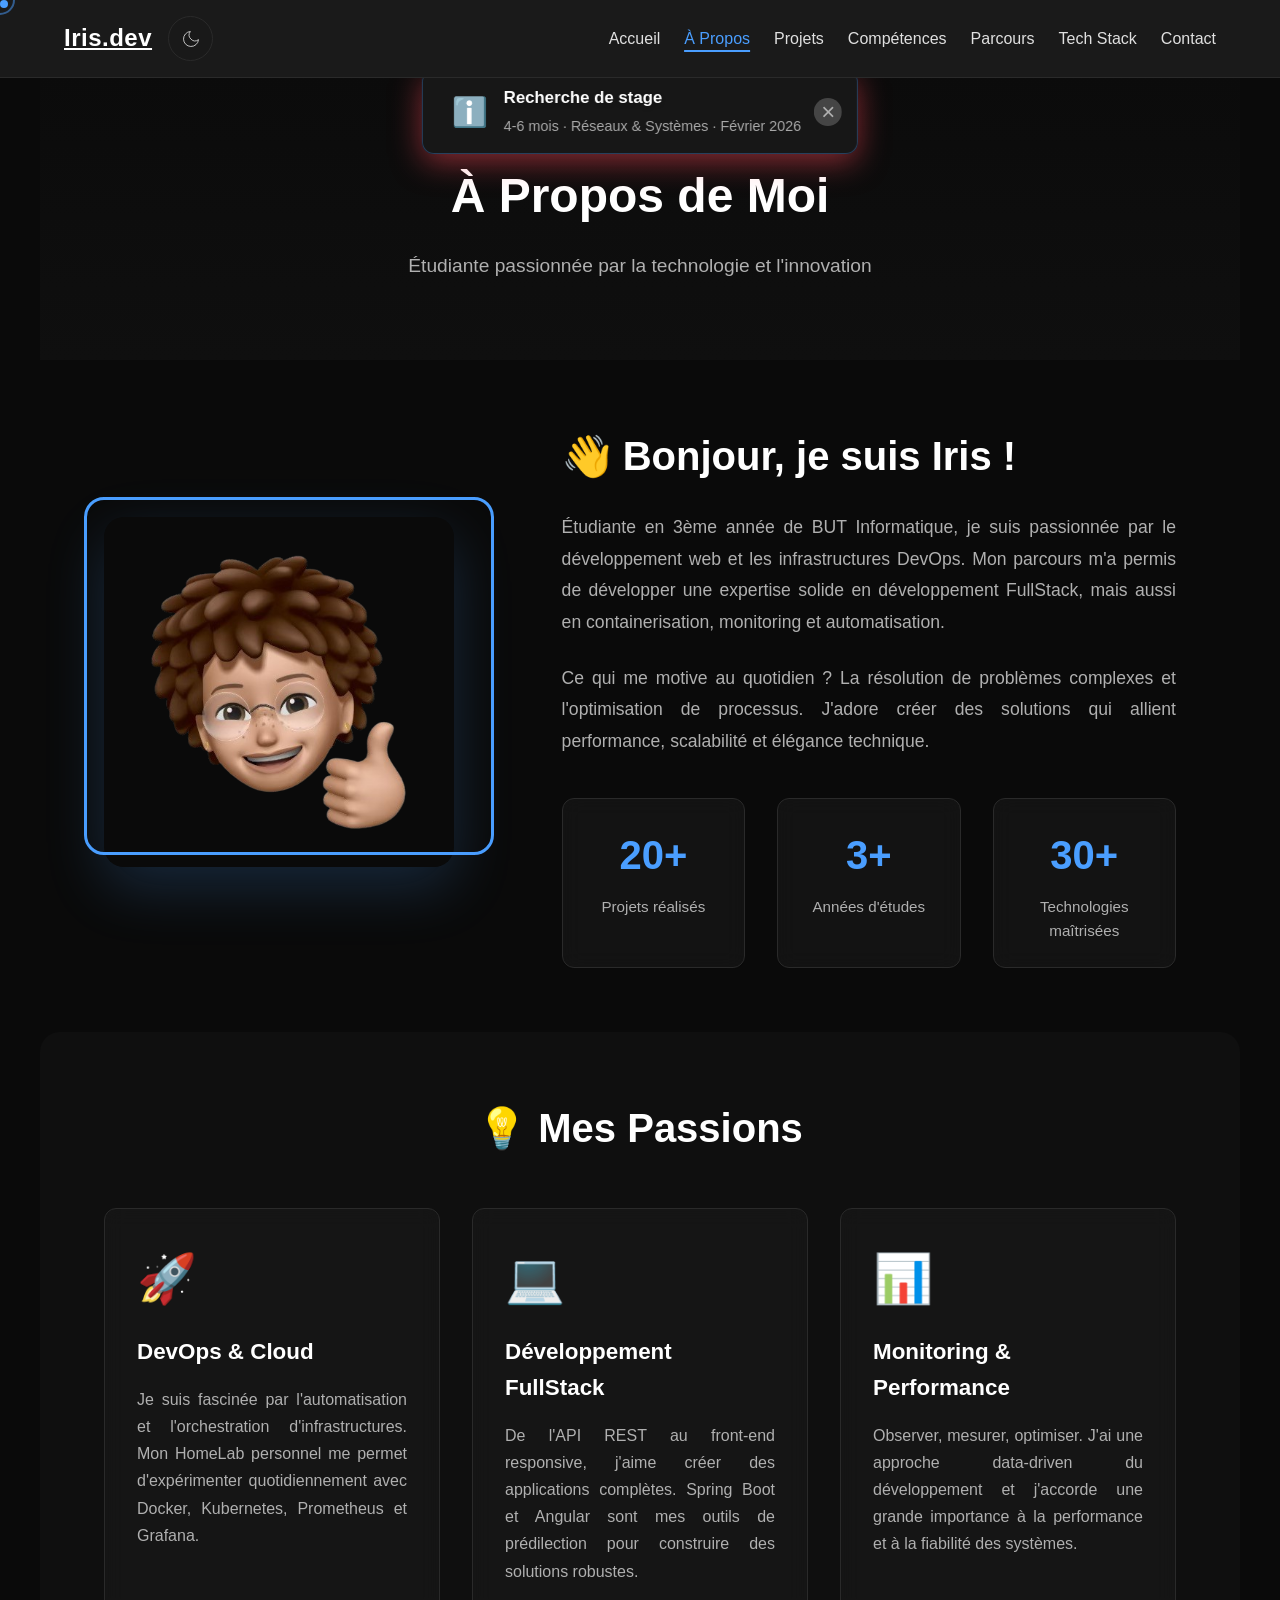
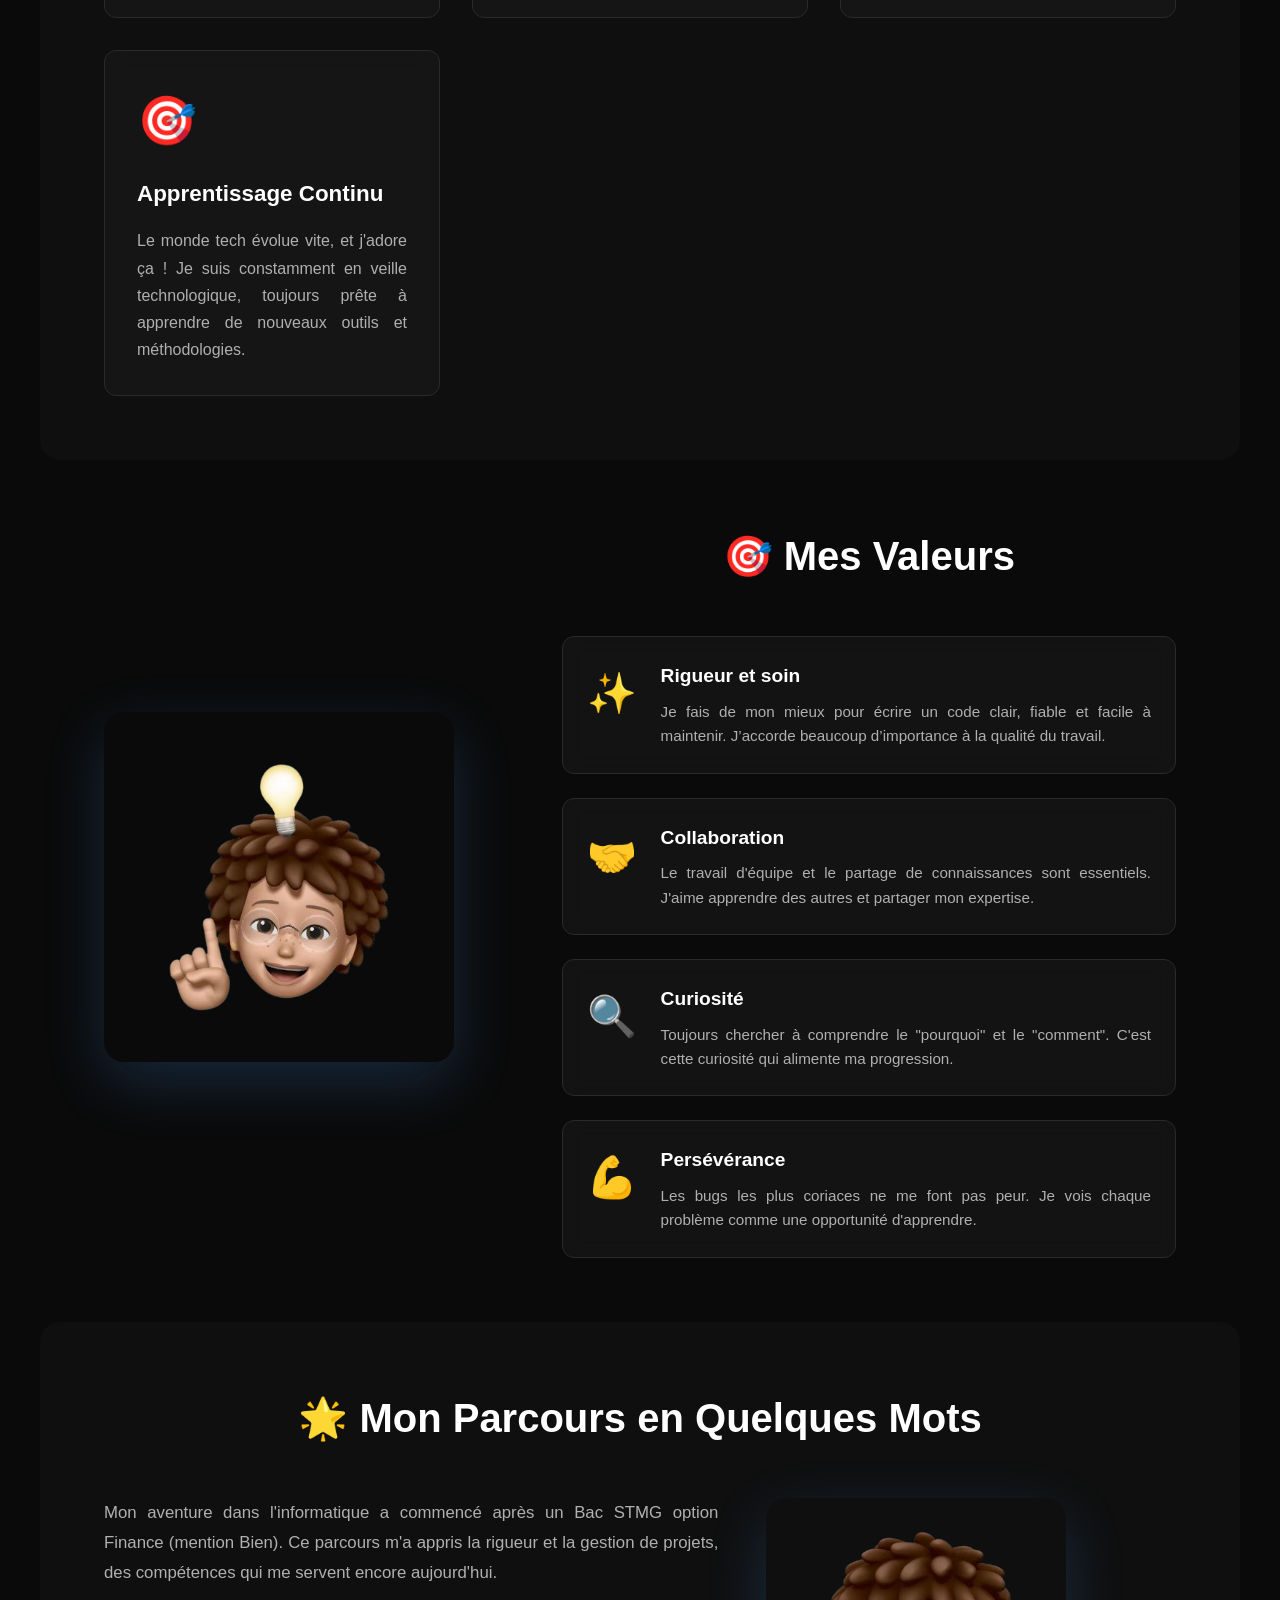
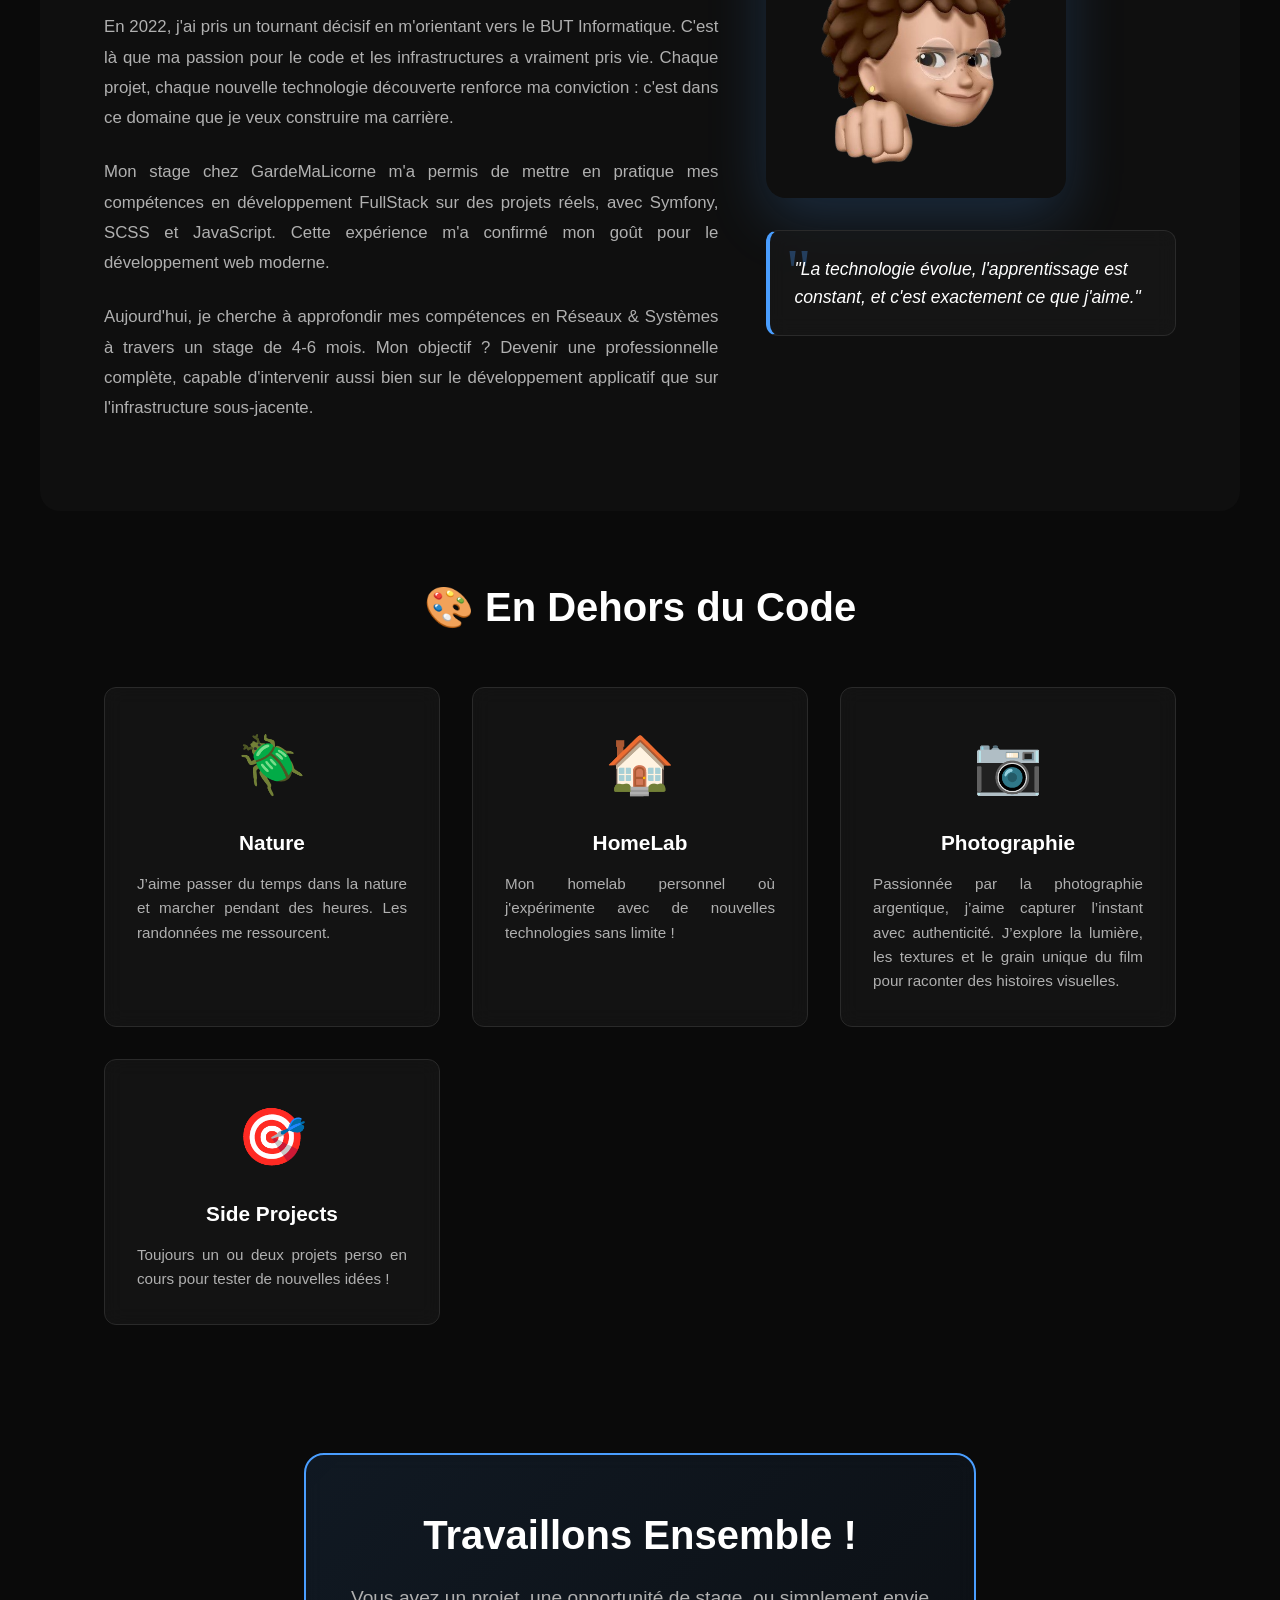
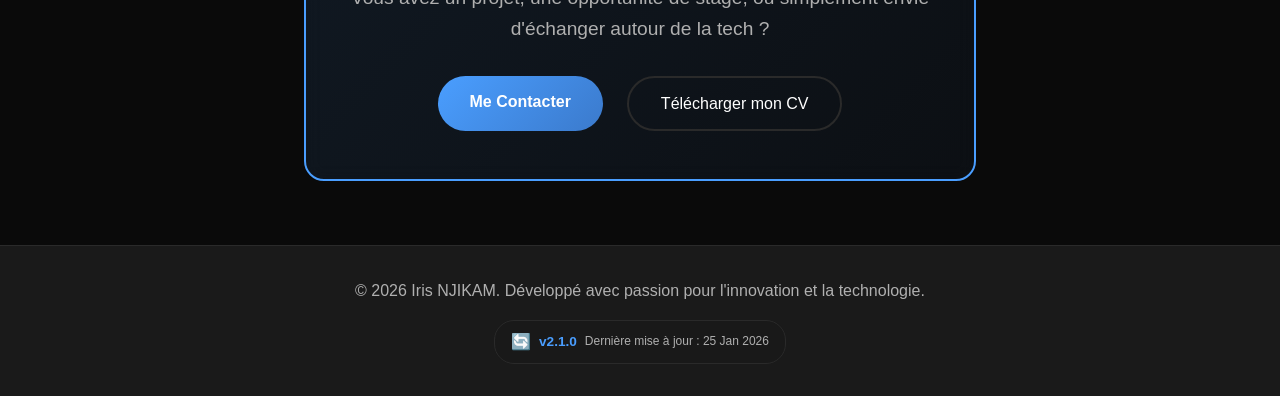
==== about.html @ da57862b "Ajout page A propos de moi, reglage theme toggle" ====
<!DOCTYPE html>
<html lang="fr">
<head>
    <meta charset="UTF-8">
    <meta name="viewport" content="width=device-width, initial-scale=1.0">
    <title>À Propos - Iris</title>
    <link rel="stylesheet" href="style.css">
    <link rel="stylesheet" href="style-enhanced.css">
    <link rel="stylesheet" href="about.css">
    <link rel="icon" type="image/png" href="img/head_2.png">
</head>
<body>
    <div class="cursor-dot"></div>
    <div class="cursor-outline"></div>

    <!-- Progress Indicator -->
    <div class="scroll-progress"></div>

    <!-- Command Palette -->
    <div class="command-palette" id="commandPalette">
        <div class="command-palette-content">
            <input type="text" id="commandInput" placeholder="Tapez pour rechercher... (⌘K ou Ctrl+K)">
            <div class="command-results" id="commandResults"></div>
        </div>
    </div>

    <nav class="navbar" id="navbar">
        <div class="logo-container">
            <a href="index.html" class="logo">Iris.dev</a>
            <!-- Theme Toggle -->
            <div class="theme-toggle" id="themeToggle">
                <svg class="sun-icon" width="20" height="20" viewBox="0 0 24 24" fill="none" stroke="currentColor">
                    <circle cx="12" cy="12" r="5"></circle>
                    <line x1="12" y1="1" x2="12" y2="3"></line>
                    <line x1="12" y1="21" x2="12" y2="23"></line>
                    <line x1="4.22" y1="4.22" x2="5.64" y2="5.64"></line>
                    <line x1="18.36" y1="18.36" x2="19.78" y2="19.78"></line>
                    <line x1="1" y1="12" x2="3" y2="12"></line>
                    <line x1="21" y1="12" x2="23" y2="12"></line>
                    <line x1="4.22" y1="19.78" x2="5.64" y2="18.36"></line>
                    <line x1="18.36" y1="5.64" x2="19.78" y2="4.22"></line>
                </svg>
                <svg class="moon-icon" width="20" height="20" viewBox="0 0 24 24" fill="none" stroke="currentColor">
                    <path d="M21 12.79A9 9 0 1 1 11.21 3 7 7 0 0 0 21 12.79z"></path>
                </svg>
            </div>
        </div>

        <div class="hamburger" id="hamburger">
            <span></span>
            <span></span>
            <span></span>
        </div>
        <ul class="nav-links" id="navLinks">
            <li><a href="index.html">Accueil</a></li>
            <li><a href="about.html" class="active">À Propos</a></li>
            <li><a href="projects.html">Projets</a></li>
            <li><a href="skills.html">Compétences</a></li>
            <li><a href="timeline.html">Parcours</a></li>
            <li><a href="techstack.html">Tech Stack</a></li>
            <li><a href="contact.html">Contact</a></li>
        </ul>
    </nav>

    <!--ALERTING-->
    <div class="stage-alert" id="stageAlert">
        <div class="stage-alert-content">
            <span class="alert-icon">ℹ️</span>
            <div class="alert-text">
                <strong>Recherche de stage</strong>
                <p>4-6 mois · Réseaux & Systèmes · Février 2026</p>
            </div>
        </div>
        <button class="alert-close" id="closeAlert">&times;</button>
    </div>
    <!--FIN ALERTING-->

    <section class="page-header">
        <h1>À Propos de Moi</h1>
        <p>Étudiante passionnée par la technologie et l'innovation</p>
    </section>

    <!-- Introduction Section -->
    <section class="about-intro-section">
        <div class="about-intro-container">
            <div class="about-intro-image">
                <img src="img/head_3.png" alt="Iris NJIKAM" class="about-profile-img">
                <div class="about-image-decoration"></div>
            </div>
            <div class="about-intro-text">
                <h2>👋 Bonjour, je suis Iris !</h2>
                <p>Étudiante en 3ème année de BUT Informatique, je suis passionnée par le développement web et les infrastructures DevOps. Mon parcours m'a permis de développer une expertise solide en développement FullStack, mais aussi en containerisation, monitoring et automatisation.</p>
                <p>Ce qui me motive au quotidien ? La résolution de problèmes complexes et l'optimisation de processus. J'adore créer des solutions qui allient performance, scalabilité et élégance technique.</p>
                <div class="about-stats">
                    <div class="stat-item">
                        <span class="stat-number">20+</span>
                        <span class="stat-label">Projets réalisés</span>
                    </div>
                    <div class="stat-item">
                        <span class="stat-number">3+</span>
                        <span class="stat-label">Années d'études</span>
                    </div>
                    <div class="stat-item">
                        <span class="stat-number">30+</span>
                        <span class="stat-label">Technologies maîtrisées</span>
                    </div>
                </div>
            </div>
        </div>
    </section>

    <!-- Passion Section -->
    <section class="about-passion-section">
        <h2 class="section-title">💡 Mes Passions</h2>
        <div class="passion-grid">
            <div class="passion-card">
                <div class="passion-icon">🚀</div>
                <h3>DevOps & Cloud</h3>
                <p>Je suis fascinée par l'automatisation et l'orchestration d'infrastructures. Mon HomeLab personnel me permet d'expérimenter quotidiennement avec Docker, Kubernetes, Prometheus et Grafana.</p>
            </div>
            <div class="passion-card">
                <div class="passion-icon">💻</div>
                <h3>Développement FullStack</h3>
                <p>De l'API REST au front-end responsive, j'aime créer des applications complètes. Spring Boot et Angular sont mes outils de prédilection pour construire des solutions robustes.</p>
            </div>
            <div class="passion-card">
                <div class="passion-icon">📊</div>
                <h3>Monitoring & Performance</h3>
                <p>Observer, mesurer, optimiser. J'ai une approche data-driven du développement et j'accorde une grande importance à la performance et à la fiabilité des systèmes.</p>
            </div>
            <div class="passion-card">
                <div class="passion-icon">🎯</div>
                <h3>Apprentissage Continu</h3>
                <p>Le monde tech évolue vite, et j'adore ça ! Je suis constamment en veille technologique, toujours prête à apprendre de nouveaux outils et méthodologies.</p>
            </div>
        </div>
    </section>

    <!-- Values Section -->
    <section class="about-values-section">
        <div class="values-container">
            <div class="values-image">
                <img src="img/head_5.png" alt="Iris NJIKAM - Valeurs" class="values-profile-img">
            </div>
            <div class="values-content">
                <h2 class="section-title">🎯 Mes Valeurs</h2>
                <div class="values-list">
                    <div class="value-item">
                        <div class="value-icon">✨</div>
                        <div class="value-text">
                            <h3>Rigueur et soin</h3>
                            <p>Je fais de mon mieux pour écrire un code clair, fiable et facile à maintenir. J’accorde beaucoup d’importance à la qualité du travail.</p>
                        </div>
                    </div>
                    <div class="value-item">
                        <div class="value-icon">🤝</div>
                        <div class="value-text">
                            <h3>Collaboration</h3>
                            <p>Le travail d'équipe et le partage de connaissances sont essentiels. J'aime apprendre des autres et partager mon expertise.</p>
                        </div>
                    </div>
                    <div class="value-item">
                        <div class="value-icon">🔍</div>
                        <div class="value-text">
                            <h3>Curiosité</h3>
                            <p>Toujours chercher à comprendre le "pourquoi" et le "comment". C'est cette curiosité qui alimente ma progression.</p>
                        </div>
                    </div>
                    <div class="value-item">
                        <div class="value-icon">💪</div>
                        <div class="value-text">
                            <h3>Persévérance</h3>
                            <p>Les bugs les plus coriaces ne me font pas peur. Je vois chaque problème comme une opportunité d'apprendre.</p>
                        </div>
                    </div>
                </div>
            </div>
        </div>
    </section>

    <!-- Journey Section -->
    <section class="about-journey-section">
        <h2 class="section-title">🌟 Mon Parcours en Quelques Mots</h2>
        <div class="journey-content">
            <div class="journey-text">
                <p>Mon aventure dans l'informatique a commencé après un Bac STMG option Finance (mention Bien). Ce parcours m'a appris la rigueur et la gestion de projets, des compétences qui me servent encore aujourd'hui.</p>
                <p>En 2022, j'ai pris un tournant décisif en m'orientant vers le BUT Informatique. C'est là que ma passion pour le code et les infrastructures a vraiment pris vie. Chaque projet, chaque nouvelle technologie découverte renforce ma conviction : c'est dans ce domaine que je veux construire ma carrière.</p>
                <p>Mon stage chez GardeMaLicorne m'a permis de mettre en pratique mes compétences en développement FullStack sur des projets réels, avec Symfony, SCSS et JavaScript. Cette expérience m'a confirmé mon goût pour le développement web moderne.</p>
                <p>Aujourd'hui, je cherche à approfondir mes compétences en Réseaux & Systèmes à travers un stage de 4-6 mois. Mon objectif ? Devenir une professionnelle complète, capable d'intervenir aussi bien sur le développement applicatif que sur l'infrastructure sous-jacente.</p>
            </div>
            <div class="journey-image">
                <img src="img/head_4.png" alt="Iris NJIKAM - Parcours" class="journey-profile-img">
                <div class="journey-quote">
                    <p>"La technologie évolue, l'apprentissage est constant, et c'est exactement ce que j'aime."</p>
                </div>
            </div>
        </div>
    </section>

    <!-- Hobbies Section -->
    <section class="about-hobbies-section">
        <h2 class="section-title">🎨 En Dehors du Code</h2>
        <div class="hobbies-grid">
            <div class="hobby-card">
                <div class="hobby-emoji">🪲</div>
                <h3>Nature</h3>
                <p>J’aime passer du temps dans la nature et marcher pendant des heures. Les randonnées me ressourcent.</p>
            </div>
            <div class="hobby-card">
                <div class="hobby-emoji">🏠</div>
                <h3>HomeLab</h3>
                <p>Mon homelab personnel où j'expérimente avec de nouvelles technologies sans limite !</p>
            </div>
            <div class="hobby-card">
                <div class="hobby-emoji">📷</div>
                <h3>Photographie</h3>
                <p>Passionnée par la photographie argentique, j’aime capturer l’instant avec authenticité. J’explore la lumière, les textures et le grain unique du film pour raconter des histoires visuelles.</p>
            </div>
            <div class="hobby-card">
                <div class="hobby-emoji">🎯</div>
                <h3>Side Projects</h3>
                <p>Toujours un ou deux projets perso en cours pour tester de nouvelles idées !</p>
            </div>
        </div>
    </section>

    <!-- CTA Section -->
    <section class="about-cta-section">
        <div class="about-cta-content">
            <h2>Travaillons Ensemble !</h2>
            <p>Vous avez un projet, une opportunité de stage, ou simplement envie d'échanger autour de la tech ?</p>
            <div class="cta-buttons">
                <a href="contact.html" class="btn btn-primary"><span>Me Contacter</span></a>
                <a href="doc/CV_6.pdf" download class="btn btn-secondary"><span>Télécharger mon CV</span></a>
            </div>
        </div>
    </section>

    <footer>
        <div class="footer-content">
            <p>&copy; 2026 Iris NJIKAM. Développé avec passion pour l'innovation et la technologie.</p>
            <div class="version-badge" id="versionBadge">
                <span class="version-icon">🔄</span>
                <span class="version-text">v2.1.0</span>
                <span class="version-date">Dernière mise à jour : 25 Jan 2026</span>
            </div>
        </div>
    </footer>

    <script src="script.js"></script>
</body>
</html>
---- style.css ----
* {
    margin: 0;
    padding: 0;
    box-sizing: border-box;
}

body {
    font-family: 'Segoe UI', Tahoma, Geneva, Verdana, sans-serif;
    background: #0a0a0a;
    color: #e0e0e0;
    line-height: 1.6;
    overflow-x: hidden;
    position: relative;
}

.cursor-dot {
    width: 8px;
    height: 8px;
    background: #4a9eff;
    border-radius: 50%;
    position: fixed;
    pointer-events: none;
    z-index: 9999;
    transition: transform 0.15s ease;
    will-change: transform;
}

.cursor-outline {
    width: 30px;
    height: 30px;
    border: 2px solid rgba(74, 158, 255, 0.5);
    border-radius: 50%;
    position: fixed;
    pointer-events: none;
    z-index: 9998;
    transition: all 0.15s ease;
    will-change: transform;
}

.navbar {
    position: fixed;
    top: 0;
    width: 100%;
    background: rgba(18, 18, 18, 0.98);
    backdrop-filter: blur(10px);
    padding: 1rem 5%;
    display: flex;
    justify-content: space-between;
    align-items: center;
    z-index: 1000;
    border-bottom: 1px solid #2a2a2a;
    transition: padding 0.3s ease, background 0.3s ease;
}

.navbar.scrolled {
    padding: 0.7rem 5%;
    background: rgba(18, 18, 18, 1);
    box-shadow: 0 4px 20px rgba(0, 0, 0, 0.5);
}
/* ========================================
   THÈME CLAIR - Variables
   ======================================== */

:root {
    --bg-primary: #0a0a0a;
    --bg-secondary: #1a1a1a;
    --bg-tertiary: #0f0f0f;
    --text-primary: #ffffff;
    --text-secondary: #e0e0e0;
    --text-tertiary: #b0b0b0;
    --accent: #4a9eff;
    --border: #2a2a2a;
    --card-bg: rgba(26, 26, 26, 0.6);
    --card-hover: rgba(31, 31, 31, 0.7);
}

[data-theme="light"] {
    --bg-primary: #f5f7fa;
    --bg-secondary: #ffffff;
    --bg-tertiary: #e8ecf1;
    --text-primary: #1a1a1a;
    --text-secondary: #2d3748;
    --text-tertiary: #4a5568;
    --accent: #3b82f6;
    --border: #e2e8f0;
    --card-bg: rgba(255, 255, 255, 0.9);
    --card-hover: rgba(248, 250, 252, 1);
}

body {
    background: var(--bg-primary);
    color: var(--text-secondary);
    transition: background 0.3s ease, color 0.3s ease;
}

/* ========================================
   PROGRESS INDICATOR
   ======================================== */

.scroll-progress {
    position: fixed;
    top: 0;
    left: 0;
    width: 0%;
    height: 3px;
    background: linear-gradient(90deg, var(--accent), #3b7acc);
    z-index: 10000;
    transition: width 0.1s ease;
}

/* ========================================
   THEME TOGGLE
   ======================================== */

.theme-toggle {
    width: 45px;
    height: 45px;
    border-radius: 50%;
    background: var(--card-bg);
    border: 1px solid var(--border);
    display: flex;
    align-items: center;
    justify-content: center;
    cursor: pointer;
    transition: all 0.3s ease;
    margin-right: 1rem;
    position: relative;
    overflow: hidden;
}

.theme-toggle:hover {
    background: var(--card-hover);
    border-color: var(--accent);
    transform: scale(1.05);
}

.theme-toggle svg {
    stroke: var(--text-secondary);
    transition: all 0.3s ease;
    position: absolute;
}

.sun-icon {
    opacity: 0;
    transform: rotate(90deg) scale(0);
}

.moon-icon {
    opacity: 1;
    transform: rotate(0deg) scale(1);
}

[data-theme="light"] .sun-icon {
    opacity: 1;
    transform: rotate(0deg) scale(1);
}

[data-theme="light"] .moon-icon {
    opacity: 0;
    transform: rotate(-90deg) scale(0);
}

/* ========================================
   COMMAND PALETTE
   ======================================== */

.command-palette {
    position: fixed;
    top: 0;
    left: 0;
    width: 100%;
    height: 100%;
    background: rgba(0, 0, 0, 0.7);
    backdrop-filter: blur(8px);
    z-index: 10001;
    display: none;
    align-items: flex-start;
    justify-content: center;
    padding-top: 10vh;
    animation: fadeIn 0.2s ease;
}

.command-palette.active {
    display: flex;
}

.command-palette-content {
    width: 90%;
    max-width: 600px;
    background: var(--bg-secondary);
    border: 1px solid var(--border);
    border-radius: 12px;
    box-shadow: 0 20px 60px rgba(0, 0, 0, 0.5);
    animation: slideDown 0.3s ease;
}

#commandInput {
    width: 100%;
    padding: 1.2rem 1.5rem;
    background: transparent;
    border: none;
    border-bottom: 1px solid var(--border);
    color: var(--text-primary);
    font-size: 1.1rem;
    outline: none;
}

#commandInput::placeholder {
    color: var(--text-tertiary);
}

.command-results {
    max-height: 400px;
    overflow-y: auto;
    padding: 0.5rem;
}

.command-item {
    padding: 0.8rem 1rem;
    border-radius: 6px;
    cursor: pointer;
    display: flex;
    align-items: center;
    gap: 1rem;
    transition: background 0.2s ease;
}

.command-item:hover {
    background: var(--card-hover);
}

.command-icon {
    font-size: 1.3rem;
}

.command-label {
    flex: 1;
}

.command-label strong {
    color: var(--text-primary);
    display: block;
    font-size: 0.95rem;
}

.command-label span {
    color: var(--text-tertiary);
    font-size: 0.85rem;
}

/* ========================================
   VERSION BADGE
   ======================================== */

.footer-content {
    display: flex;
    flex-direction: column;
    align-items: center;
    gap: 1rem;
}

.version-badge {
    display: inline-flex;
    align-items: center;
    gap: 0.5rem;
    background: var(--card-bg);
    backdrop-filter: blur(10px);
    padding: 0.5rem 1rem;
    border-radius: 20px;
    border: 1px solid var(--border);
    font-size: 0.85rem;
    color: var(--text-tertiary);
    cursor: help;
    transition: all 0.3s ease;
}

.version-badge:hover {
    border-color: var(--accent);
    transform: translateY(-2px);
}

.version-icon {
    font-size: 1rem;
    animation: rotate 3s linear infinite;
}

@keyframes rotate {
    from { transform: rotate(0deg); }
    to { transform: rotate(360deg); }
}

.version-text {
    font-weight: 600;
    color: var(--accent);
}

.version-date {
    font-size: 0.75rem;
}

/* ========================================
   SKELETON LOADERS
   ======================================== */

.skeleton {
    background: linear-gradient(
        90deg,
        var(--border) 25%,
        var(--card-hover) 50%,
        var(--border) 75%
    );
    background-size: 200% 100%;
    animation: loading 1.5s infinite;
    border-radius: 4px;
}

@keyframes loading {
    0% { background-position: 200% 0; }
    100% { background-position: -200% 0; }
}

.skeleton-cover {
    width: 50px;
    height: 50px;
    border-radius: 8px;
}

.skeleton-text {
    flex: 1;
    display: flex;
    flex-direction: column;
    gap: 0.5rem;
}

.skeleton-title {
    height: 16px;
    width: 60%;
}

.skeleton-artist {
    height: 12px;
    width: 40%;
}

/* ========================================
   NOW PLAYING SECTION
   ======================================== */

.now-playing-section {
    padding: 2rem 5%;
    max-width: 600px;
    margin: 0 auto;
}

.now-playing-container {
    background: var(--card-bg);
    backdrop-filter: blur(10px);
    border: 1px solid var(--border);
    border-radius: 12px;
    padding: 1.5rem;
    display: flex;
    align-items: center;
    gap: 1rem;
}

.now-playing-loader {
    display: flex;
    align-items: center;
    gap: 1rem;
    width: 100%;
}

.now-playing-content {
    display: flex;
    align-items: center;
    gap: 1rem;
    width: 100%;
}

.now-playing-cover {
    width: 60px;
    height: 60px;
    border-radius: 8px;
    object-fit: cover;
    box-shadow: 0 4px 12px rgba(0, 0, 0, 0.3);
}

.now-playing-info {
    flex: 1;
}

.now-playing-title {
    font-weight: 600;
    color: var(--text-primary);
    margin-bottom: 0.2rem;
    font-size: 0.95rem;
}

.now-playing-artist {
    color: var(--text-tertiary);
    font-size: 0.85rem;
}

.now-playing-icon {
    font-size: 1.5rem;
    animation: pulse 2s infinite;
}

/* ========================================
   TIMELINE INTERACTIVE
   ======================================== */

.timeline-section {
    padding: 3rem 5%;
    max-width: 900px;
    margin: 0 auto;
}

.timeline-container {
    position: relative;
    padding-left: 2rem;
}

.timeline-container::before {
    content: '';
    position: absolute;
    left: 0;
    top: 0;
    bottom: 0;
    width: 2px;
    background: linear-gradient(180deg, var(--accent), transparent);
}

.timeline-item {
    position: relative;
    margin-bottom: 3rem;
    opacity: 0;
    transform: translateX(-30px);
    animation: slideInLeft 0.6s ease forwards;
}

.timeline-item:nth-child(1) { animation-delay: 0.1s; }
.timeline-item:nth-child(2) { animation-delay: 0.2s; }
.timeline-item:nth-child(3) { animation-delay: 0.3s; }
.timeline-item:nth-child(4) { animation-delay: 0.4s; }

@keyframes slideInLeft {
    to {
        opacity: 1;
        transform: translateX(0);
    }
}

.timeline-dot {
    position: absolute;
    left: -2.5rem;
    top: 0.5rem;
    width: 16px;
    height: 16px;
    background: var(--accent);
    border-radius: 50%;
    border: 3px solid var(--bg-primary);
    box-shadow: 0 0 0 4px var(--border);
    z-index: 1;
}

.timeline-item.future .timeline-dot {
    background: var(--text-tertiary);
    animation: pulse 2s infinite;
}

.timeline-content {
    background: var(--card-bg);
    backdrop-filter: blur(10px);
    border: 1px solid var(--border);
    border-radius: 12px;
    padding: 1.5rem;
    position: relative;
    transition: all 0.3s ease;
}

.timeline-content:hover {
    background: var(--card-hover);
    border-color: var(--accent);
    transform: translateX(5px);
    box-shadow: 0 8px 25px rgba(74, 158, 255, 0.15);
}

.timeline-year {
    position: absolute;
    top: -0.8rem;
    left: 1rem;
    background: var(--accent);
    color: white;
    padding: 0.3rem 0.8rem;
    border-radius: 20px;
    font-size: 0.8rem;
    font-weight: 600;
}

.timeline-content h3 {
    color: var(--text-primary);
    font-size: 1.3rem;
    margin-bottom: 0.3rem;
    margin-top: 0.5rem;
}

.timeline-content h4 {
    color: var(--accent);
    font-size: 1rem;
    margin-bottom: 0.5rem;
}

.timeline-content p {
    color: var(--text-tertiary);
    line-height: 1.6;
    margin-bottom: 1rem;
}

.timeline-period {
    color: var(--text-tertiary);
    font-size: 0.9rem;
    margin-bottom: 1rem;
    font-style: italic;
}

.timeline-tags {
    display: flex;
    flex-wrap: wrap;
    gap: 0.5rem;
}

.timeline-tag {
    background: var(--border);
    color: var(--text-tertiary);
    padding: 0.3rem 0.8rem;
    border-radius: 4px;
    font-size: 0.8rem;
    transition: all 0.3s ease;
}

.timeline-tag:hover {
    background: var(--accent);
    color: white;
}

/* ========================================
   CONTACT FORM
   ======================================== */

.contact-form-section {
    padding: 3rem 5%;
    max-width: 1200px;
    margin: 0 auto;
}

.contact-grid {
    display: grid;
    grid-template-columns: 1fr 1.5fr;
    gap: 2rem;
}

.contact-info-card,
.contact-form-card {
    background: var(--card-bg);
    backdrop-filter: blur(10px);
    border: 1px solid var(--border);
    border-radius: 12px;
    padding: 2rem;
}

.contact-info-card h2 {
    color: var(--text-primary);
    margin-bottom: 0.5rem;
}

.contact-info-card > p {
    color: var(--text-tertiary);
    margin-bottom: 2rem;
}

.contact-methods {
    display: flex;
    flex-direction: column;
    gap: 1rem;
}

.contact-method {
    display: flex;
    align-items: center;
    gap: 1rem;
    padding: 1rem;
    background: var(--bg-secondary);
    border: 1px solid var(--border);
    border-radius: 8px;
    text-decoration: none;
    transition: all 0.3s ease;
}

.contact-method:hover {
    border-color: var(--accent);
    transform: translateX(5px);
}

.method-icon {
    font-size: 1.5rem;
}

.contact-method strong {
    color: var(--text-primary);
    display: block;
    font-size: 0.95rem;
}

.contact-method p {
    color: var(--text-tertiary);
    font-size: 0.85rem;
    margin: 0;
}

.contact-form {
    display: flex;
    flex-direction: column;
    gap: 1.5rem;
}

.form-group {
    position: relative;
}

.form-group label {
    display: block;
    color: var(--text-primary);
    margin-bottom: 0.5rem;
    font-weight: 500;
}

.form-group input,
.form-group select,
.form-group textarea {
    width: 100%;
    padding: 0.8rem;
    background: var(--bg-secondary);
    border: 1px solid var(--border);
    border-radius: 8px;
    color: var(--text-primary);
    font-family: inherit;
    font-size: 0.95rem;
    transition: all 0.3s ease;
}

.form-group input:focus,
.form-group select:focus,
.form-group textarea:focus {
    outline: none;
    border-color: var(--accent);
    box-shadow: 0 0 0 3px rgba(74, 158, 255, 0.1);
}

.form-group input.error,
.form-group select.error,
.form-group textarea.error {
    border-color: #ef4444;
}

.error-message {
    color: #ef4444;
    font-size: 0.85rem;
    margin-top: 0.3rem;
    display: none;
}

.error-message.show {
    display: block;
}

.char-count {
    position: absolute;
    bottom: 0.5rem;
    right: 0.8rem;
    font-size: 0.75rem;
    color: var(--text-tertiary);
}

.btn-submit {
    background: linear-gradient(135deg, var(--accent), #3b7acc);
    color: white;
    padding: 1rem 2rem;
    border: none;
    border-radius: 8px;
    font-size: 1rem;
    font-weight: 600;
    cursor: pointer;
    transition: all 0.3s ease;
    position: relative;
    overflow: hidden;
}

.btn-submit:hover {
    transform: translateY(-2px);
    box-shadow: 0 8px 20px rgba(74, 158, 255, 0.3);
}

.btn-submit.loading .btn-text {
    opacity: 0;
}

.btn-submit.loading .btn-loader {
    display: block;
}

.btn-loader {
    display: none;
    width: 20px;
    height: 20px;
    border: 2px solid rgba(255, 255, 255, 0.3);
    border-top-color: white;
    border-radius: 50%;
    animation: spin 0.6s linear infinite;
    position: absolute;
    top: 50%;
    left: 50%;
    transform: translate(-50%, -50%);
}

@keyframes spin {
    to { transform: translate(-50%, -50%) rotate(360deg); }
}

.success-message {
    display: none;
    text-align: center;
    padding: 2rem;
}

.success-message.show {
    display: block;
    animation: fadeIn 0.5s ease;
}

.success-icon {
    width: 60px;
    height: 60px;
    background: #10b981;
    border-radius: 50%;
    display: flex;
    align-items: center;
    justify-content: center;
    margin: 0 auto 1rem;
    font-size: 2rem;
    color: white;
    animation: scaleIn 0.5s ease;
}

@keyframes scaleIn {
    from {
        transform: scale(0);
    }
    to {
        transform: scale(1);
    }
}

.success-message h3 {
    color: var(--text-primary);
    margin-bottom: 0.5rem;
}

.success-message p {
    color: var(--text-tertiary);
}
.stage-alert {
    position: fixed;
    top: 70px;
    left: 50%;
    transform: translateX(-50%);
    z-index: 999;
    animation: slideDown 0.6s ease-out;
}

.stage-alert-content {
    background: linear-gradient(135deg, #ff4757, #e84118);
    border: 2px solid #c23616;
    border-radius: 12px;
    padding: 0.9rem 1.8rem;
    padding-right: 3.5rem;
    display: flex;
    align-items: center;
    gap: 1rem;
    box-shadow: 0 8px 30px rgba(255, 71, 87, 0.5);
    backdrop-filter: blur(10px);
    position: relative;
}

.alert-icon {
    font-size: 1.8rem;
    animation: pulse 2s ease-in-out infinite;
}

.alert-text {
    color: #ffffff;
}

.alert-text strong {
    font-size: 1.05rem;
    display: block;
    margin-bottom: 0.2rem;
    font-weight: 700;
    text-shadow: 0 2px 4px rgba(0, 0, 0, 0.2);
}

.alert-text p {
    font-size: 0.9rem;
    margin: 0;
    opacity: 0.95;
}

.alert-close {
    position: absolute;
    top: 50%;
    right: 1rem;
    transform: translateY(-50%);
    background: rgba(255, 255, 255, 0.2);
    border: none;
    color: #ffffff;
    font-size: 1.5rem;
    width: 28px;
    height: 28px;
    border-radius: 50%;
    cursor: pointer;
    display: flex;
    align-items: center;
    justify-content: center;
    transition: all 0.3s ease;
    line-height: 1;
    padding: 0;
}

.alert-close:hover {
    background: rgba(255, 255, 255, 0.3);
    transform: translateY(-50%) rotate(90deg);
}

.stage-alert.hidden {
    animation: slideUp 0.4s ease-out forwards;
}

@keyframes slideDown {
    from {
        opacity: 0;
        transform: translateX(-50%) translateY(-30px);
    }
    to {
        opacity: 1;
        transform: translateX(-50%) translateY(0);
    }
}

@keyframes slideUp {
    from {
        opacity: 1;
        transform: translateX(-50%) translateY(0);
    }
    to {
        opacity: 0;
        transform: translateX(-50%) translateY(-30px);
    }
}

@keyframes pulse {
    0%, 100% {
        transform: scale(1);
    }
    50% {
        transform: scale(1.15);
    }
}

/* ========================================
   LOGO CONTAINER
   ======================================== */

.logo-container {
    display: flex;
    align-items: center;
    gap: 1rem;
}

.logo {
    font-size: 1.5rem;
    font-weight: 600;
    color: #ffffff;
    letter-spacing: 0.5px;
    position: relative;
    cursor: pointer;
}

.logo::after {
    content: '';
    position: absolute;
    bottom: -5px;
    left: 0;
    width: 0;
    height: 2px;
    background: linear-gradient(90deg, #4a9eff, #3b7acc);
    transition: width 0.3s ease;
}

.logo:hover::after {
    width: 100%;
}


.nav-links {
    display: flex;
    gap: 2rem;
    list-style: none;
}

.nav-links a {
    color: #e0e0e0;
    text-decoration: none;
    transition: color 0.3s;
    font-weight: 500;
    position: relative;
}

.nav-links a.active {
    color: #4a9eff;
}

.nav-links a::before {
    content: '';
    position: absolute;
    bottom: -5px;
    left: 50%;
    transform: translateX(-50%);
    width: 0;
    height: 2px;
    background: #4a9eff;
    transition: width 0.3s ease;
}

.nav-links a:hover::before,
.nav-links a.active::before {
    width: 100%;
}

.nav-links a:hover {
    color: #4a9eff;
}

.hero {
    min-height: 100vh;
    display: flex;
    align-items: center;
    justify-content: center;
    padding: 2rem 5%;
    position: relative;
}

.hero-content {
    max-width: 800px;
    text-align: center;
    animation: fadeInUp 1s ease-out;
}

.hero-image {
    width: 200px;
    height: 200px;
    border-radius: 50%;
    margin: 0 auto 2rem;
    border: 4px solid #4a9eff;
    box-shadow: 0 10px 40px rgba(74, 158, 255, 0.3);
    animation: float 3s ease-in-out infinite;
    object-fit: cover;
}

@keyframes float {
    0%, 100% {
        transform: translateY(0px);
    }
    50% {
        transform: translateY(-10px);
    }
}

.hero h1 {
    font-size: 3.5rem;
    margin-bottom: 1rem;
    color: #ffffff;
    font-weight: 700;
}

.hero h2 {
    font-size: 1.8rem;
    color: #9a9a9a;
    margin-bottom: 1.5rem;
    font-weight: 400;
}

.hero p {
    font-size: 1.2rem;
    margin-bottom: 2rem;
    color: #b0b0b0;
}

.cta-buttons {
    display: flex;
    gap: 1rem;
    justify-content: center;
    flex-wrap: wrap;
}

.btn {
    padding: 0.8rem 2rem;
    border: none;
    border-radius: 50px;
    font-size: 1rem;
    cursor: pointer;
    transition: all 0.3s;
    text-decoration: none;
    display: inline-block;
}

.btn-primary {
    background: linear-gradient(135deg, #4a9eff, #3b7acc);
    color: #ffffff;
    font-weight: 600;
    position: relative;
    overflow: hidden;
}

.btn-primary::before {
    content: '';
    position: absolute;
    top: 0;
    left: -100%;
    width: 100%;
    height: 100%;
    background: linear-gradient(135deg, #3b7acc, #2a5999);
    transition: left 0.3s ease;
}

.btn-primary:hover::before {
    left: 0;
}

.btn-primary span {
    position: relative;
    z-index: 1;
}

.btn-primary:hover {
    transform: translateY(-2px);
    box-shadow: 0 8px 20px rgba(74, 158, 255, 0.3);
}

.btn-secondary {
    background: transparent;
    color: #ffffff;
    border: 2px solid #4a4a4a;
    position: relative;
    overflow: hidden;
}

.btn-secondary::before {
    content: '';
    position: absolute;
    top: 50%;
    left: 50%;
    width: 0;
    height: 0;
    border-radius: 50%;
    background: rgba(74, 158, 255, 0.1);
    transform: translate(-50%, -50%);
    transition: width 0.4s ease, height 0.4s ease;
}

.btn-secondary:hover::before {
    width: 300px;
    height: 300px;
}

.btn-secondary:hover {
    border-color: #4a9eff;
    color: #4a9eff;
}

.btn-cv {
    background: linear-gradient(135deg, #4a9eff, #3b7acc);
    color: #ffffff;
    font-weight: 600;
    padding: 1rem 2.5rem;
    font-size: 1.1rem;
    display: inline-flex;
    align-items: center;
    gap: 0.8rem;
    transition: all 0.3s;
}

.btn-cv:hover {
    transform: translateY(-3px);
    box-shadow: 0 10px 30px rgba(74, 158, 255, 0.4);
}

.cv-icon {
    font-size: 1.5rem;
}

section {
    padding: 5rem 5%;
    max-width: 1200px;
    margin: 0 auto;
}

.section-title {
    font-size: 2.5rem;
    margin-bottom: 3rem;
    text-align: center;
    color: #ffffff;
    font-weight: 600;
}

.about-content {
    max-width: 800px;
    margin: 0 auto;
    text-align: center;
}

.about-content p {
    font-size: 1.1rem;
    color: #b0b0b0;
    margin-bottom: 1.5rem;
    line-height: 1.8;
}

#cv-section {
    background: #0f0f0f;
    border-radius: 15px;
    padding: 4rem 5%;
}

.cv-content {
    text-align: center;
    max-width: 600px;
    margin: 0 auto;
}

.cv-content p {
    font-size: 1.2rem;
    color: #b0b0b0;
    margin-bottom: 2rem;
}

.experience-grid {
    display: grid;
    grid-template-columns: repeat(auto-fit, minmax(300px, 1fr));
    gap: 2rem;
    margin-bottom: 3rem;
}

.experience-card {
    background: #1a1a1a;
    padding: 2rem;
    border-radius: 8px;
    border: 1px solid #2a2a2a;
    transition: all 0.3s;
}

.experience-card:hover {
    transform: translateY(-5px);
    border-color: #4a9eff;
    background: #1f1f1f;
    box-shadow: 0 8px 25px rgba(74, 158, 255, 0.15);
}

.experience-header {
    display: flex;
    justify-content: space-between;
    align-items: center;
    margin-bottom: 0.5rem;
    flex-wrap: wrap;
    gap: 0.5rem;
}

.experience-card h3 {
    color: #ffffff;
    font-size: 1.3rem;
    font-weight: 600;
}

.date {
    color: #4a9eff;
    font-size: 0.9rem;
    font-weight: 500;
}

.role {
    color: #9a9a9a;
    font-size: 0.95rem;
    margin-bottom: 1rem;
    font-style: italic;
}

.experience-card p {
    color: #c0c0c0;
    margin-bottom: 1rem;
    line-height: 1.6;
}

.view-all {
    text-align: center;
    margin-top: 3rem;
}

.page-header {
    min-height: 40vh;
    display: flex;
    flex-direction: column;
    justify-content: center;
    align-items: center;
    text-align: center;
    padding: 8rem 5% 3rem;
    background: linear-gradient(180deg, #0a0a0a 0%, #0f0f0f 100%);
}

.page-header h1 {
    font-size: 3rem;
    color: #ffffff;
    margin-bottom: 1rem;
    animation: fadeInUp 0.8s ease-out;
}

.page-header p {
    font-size: 1.2rem;
    color: #9a9a9a;
    animation: fadeInUp 1s ease-out;
}

.projects-section,
.skills-section {
    padding-top: 2rem;
}

.projects-grid {
    display: grid;
    grid-template-columns: repeat(auto-fit, minmax(350px, 1fr));
    gap: 2rem;
}

.project-card {
    background: #1a1a1a;
    border-radius: 8px;
    overflow: hidden;
    border: 1px solid #2a2a2a;
    transition: all 0.3s;
    cursor: pointer;
    position: relative;
}

.project-card.featured {
    grid-column: span 2;
    border: 2px solid #4a9eff;
}

.project-badge {
    position: absolute;
    top: 1rem;
    right: 1rem;
    background: linear-gradient(135deg, #4a9eff, #3b7acc);
    color: #ffffff;
    padding: 0.4rem 1rem;
    border-radius: 20px;
    font-size: 0.85rem;
    font-weight: 600;
    z-index: 10;
}

.project-card::after {
    content: '';
    position: absolute;
    top: 0;
    left: 0;
    width: 100%;
    height: 3px;
    background: linear-gradient(90deg, #4a9eff, #3b7acc);
    transform: scaleX(0);
    transform-origin: left;
    transition: transform 0.3s ease;
}

.project-card:hover::after {
    transform: scaleX(1);
}

.project-card:hover {
    transform: translateY(-5px);
    border-color: #4a9eff;
    background: #1f1f1f;
    box-shadow: 0 12px 30px rgba(74, 158, 255, 0.15);
}

.project-content {
    padding: 2rem;
}

.project-card h3 {
    color: #ffffff;
    margin-bottom: 0.5rem;
    font-weight: 600;
    font-size: 1.4rem;
}

.project-date {
    color: #4a9eff;
    font-size: 0.9rem;
    margin-bottom: 1rem;
    display: block;
}

.project-card > .project-content > p {
    color: #c0c0c0;
    margin-bottom: 1rem;
    line-height: 1.7;
}

.project-features {
    list-style: none;
    margin-bottom: 1.5rem;
}

.project-features li {
    color: #b0b0b0;
    padding: 0.5rem 0;
    padding-left: 1.5rem;
    position: relative;
    line-height: 1.6;
}

.project-features li::before {
    content: "✓";
    color: #4a9eff;
    font-weight: bold;
    position: absolute;
    left: 0;
}

.tech-tags {
    display: flex;
    flex-wrap: wrap;
    gap: 0.5rem;
}

.tech-tag {
    background: #2a2a2a;
    color: #b0b0b0;
    padding: 0.3rem 0.8rem;
    border-radius: 4px;
    font-size: 0.85rem;
    border: 1px solid #3a3a3a;
    transition: all 0.3s ease;
}

.tech-tag:hover {
    background: rgba(74, 158, 255, 0.1);
    border-color: #4a9eff;
    color: #4a9eff;
    transform: translateY(-2px);
}

.btn-github {
    display: inline-flex;
    align-items: center;
    gap: 0.5rem;
    background: #2a2a2a;
    color: #ffffff;
    padding: 0.6rem 1.2rem;
    border-radius: 6px;
    text-decoration: none;
    font-size: 0.95rem;
    font-weight: 500;
    border: 1px solid #3a3a3a;
    transition: all 0.3s ease;
    margin-top: 1rem;
}

.btn-github:hover {
    background: #4a9eff;
    border-color: #4a9eff;
    transform: translateY(-2px);
    box-shadow: 0 4px 12px rgba(74, 158, 255, 0.3);
}

.btn-github span {
    font-size: 1.1rem;
}

.skills-grid {
    display: grid;
    grid-template-columns: repeat(auto-fit, minmax(250px, 1fr));
    gap: 2rem;
    margin-bottom: 4rem;
}

.skill-card {
    background: #1a1a1a;
    padding: 2rem;
    border-radius: 8px;
    border: 1px solid #2a2a2a;
    transition: all 0.3s;
    cursor: pointer;
    position: relative;
    overflow: hidden;
}

.skill-icon {
    font-size: 2.5rem;
    margin-bottom: 1rem;
}

.skill-card::before {
    content: '';
    position: absolute;
    top: 0;
    left: -100%;
    width: 100%;
    height: 100%;
    background: linear-gradient(90deg, transparent, rgba(74, 158, 255, 0.1), transparent);
    transition: left 0.5s ease;
}

.skill-card:hover::before {
    left: 100%;
}

.skill-card:hover {
    transform: translateY(-5px);
    border-color: #4a9eff;
    background: #1f1f1f;
    box-shadow: 0 8px 25px rgba(74, 158, 255, 0.15);
}

.skill-card h3 {
    color: #ffffff;
    margin-bottom: 1rem;
    font-size: 1.3rem;
    font-weight: 600;
}

.skill-card ul {
    list-style: none;
}

.skill-card li {
    padding: 0.5rem 0;
    color: #c0c0c0;
}

.skill-card li::before {
    content: "▹ ";
    color: #4a9eff;
    font-weight: bold;
}

.languages-grid {
    display: grid;
    grid-template-columns: repeat(auto-fit, minmax(250px, 1fr));
    gap: 2rem;
}

.language-card {
    background: #1a1a1a;
    padding: 2rem;
    border-radius: 8px;
    border: 1px solid #2a2a2a;
    text-align: center;
    transition: all 0.3s;
}

.language-card:hover {
    transform: translateY(-5px);
    border-color: #4a9eff;
    background: #1f1f1f;
    box-shadow: 0 8px 25px rgba(74, 158, 255, 0.15);
}

.language-flag {
    font-size: 3rem;
    margin-bottom: 1rem;
}

.language-card h3 {
    color: #ffffff;
    margin-bottom: 0.5rem;
    font-size: 1.3rem;
}

.language-level {
    color: #9a9a9a;
    font-size: 0.95rem;
    margin-bottom: 1rem;
}

.progress-bar {
    width: 100%;
    height: 8px;
    background: #2a2a2a;
    border-radius: 10px;
    overflow: hidden;
}

.progress-fill {
    height: 100%;
    background: linear-gradient(90deg, #4a9eff, #3b7acc);
    border-radius: 10px;
    transition: width 1s ease;
}

.contact-content {
    text-align: center;
    max-width: 600px;
    margin: 0 auto;
}

.contact-content p {
    font-size: 1.2rem;
    margin-bottom: 2rem;
    color: #c0c0c0;
}

.contact-links {
    display: flex;
    justify-content: center;
    gap: 2rem;
    flex-wrap: wrap;
}

.contact-link {
    color: #ffffff;
    text-decoration: none;
    font-size: 1.1rem;
    transition: all 0.3s;
    padding: 0.5rem 1rem;
    border: 1px solid #3a3a3a;
    border-radius: 4px;
    position: relative;
}

.contact-link:hover {
    border-color: #4a9eff;
    background: rgba(74, 158, 255, 0.1);
    color: #4a9eff;
    transform: translateY(-2px);
}

footer {
    text-align: center;
    padding: 2rem;
    background: #121212;
    color: #6a6a6a;
    border-top: 1px solid #2a2a2a;
}

.scroll-indicator {
    position: absolute;
    bottom: 30px;
    left: 50%;
    transform: translateX(-50%);
    animation: bounce 2s infinite;
}

.scroll-indicator span {
    display: block;
    width: 24px;
    height: 24px;
    border-right: 2px solid #4a9eff;
    border-bottom: 2px solid #4a9eff;
    transform: rotate(45deg);
    margin: -10px;
    animation: scrollArrow 2s infinite;
}

@keyframes bounce {
    0%, 20%, 50%, 80%, 100% {
        transform: translateX(-50%) translateY(0);
    }
    40% {
        transform: translateX(-50%) translateY(-10px);
    }
    60% {
        transform: translateX(-50%) translateY(-5px);
    }
}

@keyframes scrollArrow {
    0% {
        opacity: 0;
    }
    50% {
        opacity: 1;
    }
    100% {
        opacity: 0;
    }
}

@keyframes fadeInUp {
    from {
        opacity: 0;
        transform: translateY(30px);
    }
    to {
        opacity: 1;
        transform: translateY(0);
    }
}

.hamburger {
    display: none;
    flex-direction: column;
    cursor: pointer;
    gap: 4px;
}

.hamburger span {
    width: 25px;
    height: 3px;
    background: var(--text-primary);
    transition: all 0.3s;
    border-radius: 2px;
}
/* ========================================
   TECH STACK VISUEL
   ======================================== */

.techstack-section {
    padding: 3rem 5%;
}

.techstack-grid {
    display: grid;
    grid-template-columns: repeat(auto-fit, minmax(200px, 1fr));
    gap: 2rem;
    max-width: 1200px;
    margin: 0 auto;
}

.tech-item {
    background: var(--card-bg);
    backdrop-filter: blur(10px);
    border: 1px solid var(--border);
    border-radius: 12px;
    padding: 2rem 1.5rem;
    text-align: center;
    position: relative;
    cursor: pointer;
    transition: all 0.4s ease;
    overflow: hidden;
}

.tech-item::before {
    content: '';
    position: absolute;
    top: 0;
    left: -100%;
    width: 100%;
    height: 100%;
    background: linear-gradient(90deg, transparent, rgba(74, 158, 255, 0.1), transparent);
    transition: left 0.5s ease;
}

.tech-item:hover::before {
    left: 100%;
}

.tech-item:hover {
    transform: translateY(-10px) scale(1.02);
    border-color: var(--accent);
    background: var(--card-hover);
    box-shadow: 0 12px 40px rgba(74, 158, 255, 0.2);
}

.tech-icon-wrapper {
    width: 80px;
    height: 80px;
    margin: 0 auto 1rem;
    background: var(--bg-secondary);
    border-radius: 50%;
    display: flex;
    align-items: center;
    justify-content: center;
    border: 2px solid var(--border);
    transition: all 0.3s ease;
}

.tech-item:hover .tech-icon-wrapper {
    border-color: var(--accent);
    transform: scale(1.1) rotate(5deg);
    box-shadow: 0 8px 20px rgba(74, 158, 255, 0.3);
}

.tech-icon {
    font-size: 2.5rem;
}

.tech-item h3 {
    color: var(--text-primary);
    margin-bottom: 1rem;
    font-size: 1.1rem;
}

.tech-experience {
    margin-top: 1rem;
}

.experience-bar {
    width: 100%;
    height: 6px;
    background: var(--border);
    border-radius: 10px;
    overflow: hidden;
    margin-bottom: 0.5rem;
}

.experience-fill {
    height: 100%;
    background: linear-gradient(90deg, var(--accent), #3b7acc);
    border-radius: 10px;
    transition: width 1s ease;
}

.experience-years {
    color: var(--text-tertiary);
    font-size: 0.85rem;
}

.tech-tooltip {
    margin-top: 0.8rem;
    opacity: 0;
    transform: translateY(10px);
    transition: all 0.3s ease;
}

.tech-item:hover .tech-tooltip {
    opacity: 1;
    transform: translateY(0);
}

.tech-tooltip p {
    color: var(--text-tertiary);
    font-size: 0.85rem;
    margin-bottom: 0.3rem;
}

.tech-level {
    display: inline-block;
    background: var(--accent);
    color: white;
    padding: 0.2rem 0.6rem;
    border-radius: 4px;
    font-size: 0.75rem;
    font-weight: 600;
}

/* ========================================
   ANIMATIONS GLOBALES
   ======================================== */

@keyframes fadeIn {
    from {
        opacity: 0;
    }
    to {
        opacity: 1;
    }
}

@keyframes pulse {
    0%, 100% {
        opacity: 1;
        transform: scale(1);
    }
    50% {
        opacity: 0.7;
        transform: scale(1.05);
    }
}

/* ========================================
   RESPONSIVE - NOUVELLES FONCTIONNALITÉS
   ======================================== */

@media (max-width: 768px) {
    .contact-grid {
        grid-template-columns: 1fr;
    }

    .theme-toggle {
        width: 40px;
        height: 40px;
        margin-right: 0.5rem;
    }

    .version-badge {
        flex-direction: column;
        text-align: center;
        font-size: 0.75rem;
    }

    .version-date {
        display: none;
    }

    .timeline-container {
        padding-left: 1.5rem;
    }

    .timeline-dot {
        left: -2.2rem;
    }

    .techstack-grid {
        grid-template-columns: repeat(auto-fit, minmax(150px, 1fr));
        gap: 1.5rem;
    }

    .tech-icon-wrapper {
        width: 60px;
        height: 60px;
    }

    .tech-icon {
        font-size: 2rem;
    }

    .command-palette-content {
        width: 95%;
    }

    .now-playing-section {
        padding: 1.5rem 5%;
    }

    .now-playing-container {
        padding: 1rem;
    }

    .now-playing-cover {
        width: 50px;
        height: 50px;
    }
}

@media (max-width: 480px) {
    .timeline-content {
        padding: 1rem;
    }

    .timeline-year {
        font-size: 0.7rem;
        padding: 0.2rem 0.6rem;
    }

    .techstack-grid {
        grid-template-columns: 1fr;
    }

    .contact-methods {
        gap: 0.8rem;
    }

    .contact-method {
        padding: 0.8rem;
    }
}

/* ========================================
   NAVBAR UPDATE (ajouter timeline et tech stack)
   ======================================== */

.nav-links {
    display: flex;
    gap: 1.5rem;
    list-style: none;
}

@media (max-width: 1024px) {
    .nav-links {
        gap: 1rem;
    }
    
    .nav-links a {
        font-size: 0.9rem;
    }
}

/* ========================================
   AMÉLIORATION DES CARTES EXISTANTES
   ======================================== */

.skill-card,
.project-card,
.experience-card,
.language-card {
    background: var(--card-bg);
    border: 1px solid var(--border);
}

.skill-card:hover,
.project-card:hover,
.experience-card:hover,
.language-card:hover {
    background: var(--card-hover);
}

.tech-tag {
    background: var(--border);
    color: var(--text-tertiary);
    border: 1px solid transparent;
}

.tech-tag:hover {
    background: rgba(74, 158, 255, 0.1);
    border-color: var(--accent);
    color: var(--accent);
}

.section-title {
    color: var(--text-primary);
}

.project-card h3,
.skill-card h3,
.experience-card h3 {
    color: var(--text-primary);
}

.date {
    color: var(--accent);
}

/* ========================================
   NAVBAR AVEC THEME TOGGLE
   ======================================== */

.navbar {
    background: var(--bg-secondary);
    border-bottom: 1px solid var(--border);
}

/* Logo Container en responsive */
.logo-container {
        display: flex;
        align-items: center;
        gap: 0.5rem; /* Gap réduit sur mobile */
}

.logo {
    color: var(--text-primary);
}

.nav-links a {
    color: var(--text-secondary);
}

.nav-links a:hover,
.nav-links a.active {
    color: var(--accent);
}

/* ========================================
   HERO SECTION UPDATE
   ======================================== */

.hero h1 {
    color: var(--text-primary);
}

.hero h2 {
    color: var(--text-tertiary);
}

.hero p {
    color: var(--text-tertiary);
}

/* ========================================
   FOOTER UPDATE
   ======================================== */

footer {
    background: var(--bg-secondary);
    color: var(--text-tertiary);
    border-top: 1px solid var(--border);
}

/* ========================================
   STAGE ALERT UPDATE
   ======================================== */

.stage-alert-content {
    background: rgba(26, 26, 26, 0.85);
    border: 1px solid rgba(74, 158, 255, 0.3);
}

[data-theme="light"] .stage-alert-content {
    background: rgba(255, 255, 255, 0.95);
    border: 1px solid rgba(59, 130, 246, 0.3);
}

.alert-text {
    color: var(--text-secondary);
}

.alert-text strong {
    color: var(--text-primary);
}

.alert-text p {
    color: var(--text-tertiary);
}

.alert-close {
    color: var(--text-tertiary);
}

[data-theme="light"] .alert-close {
    color: var(--text-tertiary);
}

.alert-close:hover {
    background: rgba(74, 158, 255, 0.1);
    color: var(--accent);
}

/* ========================================
   BUTTONS UPDATE
   ======================================== */

.btn-secondary {
    border: 2px solid var(--border);
    color: var(--text-primary);
}

.btn-github {
    background: var(--card-bg);
    border: 1px solid var(--border);
    color: var(--text-primary);
}

.contact-link {
    border: 1px solid var(--border);
    color: var(--text-primary);
}

/* ========================================
   CV SECTION UPDATE
   ======================================== */

#cv-section {
    background: var(--card-bg);
    border: 1px solid var(--border);
}

.cv-content p {
    color: var(--text-tertiary);
}

/* ========================================
   TRANSITIONS SMOOTH POUR THÈME
   ======================================== */

* {
    transition: background 0.3s ease, color 0.3s ease, border-color 0.3s ease;
}

.cursor-dot,
.cursor-outline,
.btn,
.tech-tag,
nav,
.command-palette-content {
    transition: all 0.3s ease;
}

/* ========================================
   PAGE HEADER UPDATE
   ======================================== */

.page-header {
    background: linear-gradient(180deg, var(--bg-primary) 0%, var(--bg-tertiary) 100%);
}

.page-header h1 {
    color: var(--text-primary);
}

.page-header p {
    color: var(--text-tertiary);
}

/* ========================================
   ACCESSIBILITÉ
   ======================================== */

:focus-visible {
    outline: 2px solid var(--accent);
    outline-offset: 2px;
}

button:focus-visible,
a:focus-visible {
    outline: 2px solid var(--accent);
    outline-offset: 2px;
}

/* ========================================
   PRINT STYLES
   ======================================== */

@media print {
    .navbar,
    .theme-toggle,
    .command-palette,
    .stage-alert,
    .scroll-progress,
    .cursor-dot,
    .cursor-outline,
    footer {
        display: none !important;
    }
    
    body {
        background: white;
        color: black;
    }
}
@media (max-width: 1024px) {
    .project-card.featured {
        grid-column: span 1;
    }
}

@media (max-width: 768px) {
    .hero h1 {
        font-size: 2.5rem;
    }
    
    .hero h2 {
        font-size: 1.3rem;
    }

    .hero p {
        font-size: 1rem;
    }

    .hero-image {
        width: 150px;
        height: 150px;
    }

    .page-header h1 {
        font-size: 2.2rem;
    }

    .page-header p {
        font-size: 1rem;
    }
/* ALERTING */
    .stage-alert {
        top: 70px !important;
        left: 50% !important;
        transform: translateX(-50%) !important;
        width: 94%;
        max-width: 500px;
    }

    .stage-alert-content {
        padding: 0.8rem 1rem;
        padding-right: 3rem;
        gap: 0.7rem;
    }

    .alert-icon {
        font-size: 1.5rem;
    }

    .alert-text strong {
        font-size: 0.95rem;
    }

    .alert-text p {
        font-size: 0.8rem;
    }

    .alert-close {
        width: 24px;
        height: 24px;
        font-size: 1.2rem;
        right: 0.7rem;
    }
/* FIN ALERTING */
    section {
        padding: 3rem 5%;
    }

    .section-title {
        font-size: 2rem;
    }
    
    .hamburger {
        display: flex;
        z-index: 1001;
    }

    .hamburger span {
        background: var(--text-primary);
    }

    .nav-links {
        position: fixed;
        top: 60px;
        right: -100%;
        width: 70%;
        height: calc(100vh - 60px);
        background: #121212;
        flex-direction: column;
        padding: 2rem;
        transition: right 0.3s ease;
        border-left: 1px solid #2a2a2a;
    }

    .nav-links.active {
        right: 0;
    }

    .nav-links a {
        padding: 1rem;
        border-bottom: 1px solid #2a2a2a;
    }

    .skills-grid,
    .projects-grid,
    .languages-grid,
    .experience-grid {
        grid-template-columns: 1fr;
    }

    .cta-buttons {
        flex-direction: column;
        width: 100%;
    }

    .btn {
        width: 100%;
    }

    .contact-links {
        flex-direction: column;
        gap: 1rem;
    }

    .contact-link {
        display: block;
        text-align: center;
    }

    .scroll-indicator {
        display: none;
    }

    .cursor-dot,
    .cursor-outline {
        display: none;
    }
}

@media (max-width: 480px) {
    .navbar {
        padding: 1rem 3%;
    }

    .hero {
        padding: 2rem 3%;
    }

    .hero h1 {
        font-size: 2rem;
    }

    .hero h2 {
        font-size: 1.1rem;
    }

    .hero-image {
        width: 120px;
        height: 120px;
    }

    .page-header {
        padding: 6rem 3% 2rem;
    }

    .page-header h1 {
        font-size: 1.8rem;
    }

    section {
        padding: 2rem 3%;
    }

    .section-title {
        font-size: 1.8rem;
    }

    .skill-card,
    .project-card,
    .language-card,
    .experience-card {
        padding: 1.5rem;
    }

    .project-content {
        padding: 1.5rem;
    }
}
---- style-enhanced.css ----
/* ========================================
   THÈME CLAIR - Variables
   ======================================== */

:root {
    --bg-primary: #0a0a0a;
    --bg-secondary: #1a1a1a;
    --bg-tertiary: #0f0f0f;
    --text-primary: #ffffff;
    --text-secondary: #e0e0e0;
    --text-tertiary: #b0b0b0;
    --accent: #4a9eff;
    --border: #2a2a2a;
    --card-bg: rgba(26, 26, 26, 0.6);
    --card-hover: rgba(31, 31, 31, 0.7);
}

[data-theme="light"] {
    --bg-primary: #f5f7fa;
    --bg-secondary: #ffffff;
    --bg-tertiary: #e8ecf1;
    --text-primary: #1a1a1a;
    --text-secondary: #2d3748;
    --text-tertiary: #4a5568;
    --accent: #3b82f6;
    --border: #e2e8f0;
    --card-bg: rgba(255, 255, 255, 0.9);
    --card-hover: rgba(248, 250, 252, 1);
}

body {
    background: var(--bg-primary);
    color: var(--text-secondary);
    transition: background 0.3s ease, color 0.3s ease;
}

/* ========================================
   PROGRESS INDICATOR
   ======================================== */

.scroll-progress {
    position: fixed;
    top: 0;
    left: 0;
    width: 0%;
    height: 3px;
    background: linear-gradient(90deg, var(--accent), #3b7acc);
    z-index: 10000;
    transition: width 0.1s ease;
}

/* ========================================
   THEME TOGGLE
   ======================================== */

.theme-toggle {
    width: 45px;
    height: 45px;
    border-radius: 50%;
    background: var(--card-bg);
    border: 1px solid var(--border);
    display: flex;
    align-items: center;
    justify-content: center;
    cursor: pointer;
    transition: all 0.3s ease;
    margin-right: 1rem;
    position: relative;
    overflow: hidden;
}

.theme-toggle:hover {
    background: var(--card-hover);
    border-color: var(--accent);
    transform: scale(1.05);
}

.theme-toggle svg {
    stroke: var(--text-secondary);
    transition: all 0.3s ease;
    position: absolute;
}

.sun-icon {
    opacity: 0;
    transform: rotate(90deg) scale(0);
}

.moon-icon {
    opacity: 1;
    transform: rotate(0deg) scale(1);
}

[data-theme="light"] .sun-icon {
    opacity: 1;
    transform: rotate(0deg) scale(1);
}

[data-theme="light"] .moon-icon {
    opacity: 0;
    transform: rotate(-90deg) scale(0);
}

/* ========================================
   COMMAND PALETTE
   ======================================== */

.command-palette {
    position: fixed;
    top: 0;
    left: 0;
    width: 100%;
    height: 100%;
    background: rgba(0, 0, 0, 0.7);
    backdrop-filter: blur(8px);
    z-index: 10001;
    display: none;
    align-items: flex-start;
    justify-content: center;
    padding-top: 10vh;
    animation: fadeIn 0.2s ease;
}

.command-palette.active {
    display: flex;
}

.command-palette-content {
    width: 90%;
    max-width: 600px;
    background: var(--bg-secondary);
    border: 1px solid var(--border);
    border-radius: 12px;
    box-shadow: 0 20px 60px rgba(0, 0, 0, 0.5);
    animation: slideDown 0.3s ease;
}

#commandInput {
    width: 100%;
    padding: 1.2rem 1.5rem;
    background: transparent;
    border: none;
    border-bottom: 1px solid var(--border);
    color: var(--text-primary);
    font-size: 1.1rem;
    outline: none;
}

#commandInput::placeholder {
    color: var(--text-tertiary);
}

.command-results {
    max-height: 400px;
    overflow-y: auto;
    padding: 0.5rem;
}

.command-item {
    padding: 0.8rem 1rem;
    border-radius: 6px;
    cursor: pointer;
    display: flex;
    align-items: center;
    gap: 1rem;
    transition: background 0.2s ease;
}

.command-item:hover {
    background: var(--card-hover);
}

.command-icon {
    font-size: 1.3rem;
}

.command-label {
    flex: 1;
}

.command-label strong {
    color: var(--text-primary);
    display: block;
    font-size: 0.95rem;
}

.command-label span {
    color: var(--text-tertiary);
    font-size: 0.85rem;
}

/* ========================================
   VERSION BADGE
   ======================================== */

.footer-content {
    display: flex;
    flex-direction: column;
    align-items: center;
    gap: 1rem;
}

.version-badge {
    display: inline-flex;
    align-items: center;
    gap: 0.5rem;
    background: var(--card-bg);
    backdrop-filter: blur(10px);
    padding: 0.5rem 1rem;
    border-radius: 20px;
    border: 1px solid var(--border);
    font-size: 0.85rem;
    color: var(--text-tertiary);
    cursor: help;
    transition: all 0.3s ease;
}

.version-badge:hover {
    border-color: var(--accent);
    transform: translateY(-2px);
}

.version-icon {
    font-size: 1rem;
    animation: rotate 3s linear infinite;
}

@keyframes rotate {
    from { transform: rotate(0deg); }
    to { transform: rotate(360deg); }
}

.version-text {
    font-weight: 600;
    color: var(--accent);
}

.version-date {
    font-size: 0.75rem;
}

/* ========================================
   SKELETON LOADERS
   ======================================== */

.skeleton {
    background: linear-gradient(
        90deg,
        var(--border) 25%,
        var(--card-hover) 50%,
        var(--border) 75%
    );
    background-size: 200% 100%;
    animation: loading 1.5s infinite;
    border-radius: 4px;
}

@keyframes loading {
    0% { background-position: 200% 0; }
    100% { background-position: -200% 0; }
}

.skeleton-cover {
    width: 50px;
    height: 50px;
    border-radius: 8px;
}

.skeleton-text {
    flex: 1;
    display: flex;
    flex-direction: column;
    gap: 0.5rem;
}

.skeleton-title {
    height: 16px;
    width: 60%;
}

.skeleton-artist {
    height: 12px;
    width: 40%;
}

/* ========================================
   NOW PLAYING SECTION
   ======================================== */

.now-playing-section {
    padding: 2rem 5%;
    max-width: 600px;
    margin: 0 auto;
}

.now-playing-container {
    background: var(--card-bg);
    backdrop-filter: blur(10px);
    border: 1px solid var(--border);
    border-radius: 12px;
    padding: 1.5rem;
    display: flex;
    align-items: center;
    gap: 1rem;
}

.now-playing-loader {
    display: flex;
    align-items: center;
    gap: 1rem;
    width: 100%;
}

.now-playing-content {
    display: flex;
    align-items: center;
    gap: 1rem;
    width: 100%;
}

.now-playing-cover {
    width: 60px;
    height: 60px;
    border-radius: 8px;
    object-fit: cover;
    box-shadow: 0 4px 12px rgba(0, 0, 0, 0.3);
}

.now-playing-info {
    flex: 1;
}

.now-playing-title {
    font-weight: 600;
    color: var(--text-primary);
    margin-bottom: 0.2rem;
    font-size: 0.95rem;
}

.now-playing-artist {
    color: var(--text-tertiary);
    font-size: 0.85rem;
}

.now-playing-icon {
    font-size: 1.5rem;
    animation: pulse 2s infinite;
}

/* ========================================
   TIMELINE INTERACTIVE
   ======================================== */

.timeline-section {
    padding: 3rem 5%;
    max-width: 900px;
    margin: 0 auto;
}

.timeline-container {
    position: relative;
    padding-left: 2rem;
}

.timeline-container::before {
    content: '';
    position: absolute;
    left: 0;
    top: 0;
    bottom: 0;
    width: 2px;
    background: linear-gradient(180deg, var(--accent), transparent);
}

.timeline-item {
    position: relative;
    margin-bottom: 3rem;
    opacity: 0;
    transform: translateX(-30px);
    animation: slideInLeft 0.6s ease forwards;
}

.timeline-item:nth-child(1) { animation-delay: 0.1s; }
.timeline-item:nth-child(2) { animation-delay: 0.2s; }
.timeline-item:nth-child(3) { animation-delay: 0.3s; }
.timeline-item:nth-child(4) { animation-delay: 0.4s; }

@keyframes slideInLeft {
    to {
        opacity: 1;
        transform: translateX(0);
    }
}

.timeline-dot {
    position: absolute;
    left: -2.5rem;
    top: 0.5rem;
    width: 16px;
    height: 16px;
    background: var(--accent);
    border-radius: 50%;
    border: 3px solid var(--bg-primary);
    box-shadow: 0 0 0 4px var(--border);
    z-index: 1;
}

.timeline-item.future .timeline-dot {
    background: var(--text-tertiary);
    animation: pulse 2s infinite;
}

.timeline-content {
    background: var(--card-bg);
    backdrop-filter: blur(10px);
    border: 1px solid var(--border);
    border-radius: 12px;
    padding: 1.5rem;
    position: relative;
    transition: all 0.3s ease;
}

.timeline-content:hover {
    background: var(--card-hover);
    border-color: var(--accent);
    transform: translateX(5px);
    box-shadow: 0 8px 25px rgba(74, 158, 255, 0.15);
}

.timeline-year {
    position: absolute;
    top: -0.8rem;
    left: 1rem;
    background: var(--accent);
    color: white;
    padding: 0.3rem 0.8rem;
    border-radius: 20px;
    font-size: 0.8rem;
    font-weight: 600;
}

.timeline-content h3 {
    color: var(--text-primary);
    font-size: 1.3rem;
    margin-bottom: 0.3rem;
    margin-top: 0.5rem;
}

.timeline-content h4 {
    color: var(--accent);
    font-size: 1rem;
    margin-bottom: 0.5rem;
}

.timeline-content p {
    color: var(--text-tertiary);
    line-height: 1.6;
    margin-bottom: 1rem;
}

.timeline-period {
    color: var(--text-tertiary);
    font-size: 0.9rem;
    margin-bottom: 1rem;
    font-style: italic;
}

.timeline-tags {
    display: flex;
    flex-wrap: wrap;
    gap: 0.5rem;
}

.timeline-tag {
    background: var(--border);
    color: var(--text-tertiary);
    padding: 0.3rem 0.8rem;
    border-radius: 4px;
    font-size: 0.8rem;
    transition: all 0.3s ease;
}

.timeline-tag:hover {
    background: var(--accent);
    color: white;
}

/* ========================================
   CONTACT FORM
   ======================================== */

.contact-form-section {
    padding: 3rem 5%;
    max-width: 1200px;
    margin: 0 auto;
}

.contact-grid {
    display: grid;
    grid-template-columns: 1fr 1.5fr;
    gap: 2rem;
}

.contact-info-card,
.contact-form-card {
    background: var(--card-bg);
    backdrop-filter: blur(10px);
    border: 1px solid var(--border);
    border-radius: 12px;
    padding: 2rem;
}

.contact-info-card h2 {
    color: var(--text-primary);
    margin-bottom: 0.5rem;
}

.contact-info-card > p {
    color: var(--text-tertiary);
    margin-bottom: 2rem;
}

.contact-methods {
    display: flex;
    flex-direction: column;
    gap: 1rem;
}

.contact-method {
    display: flex;
    align-items: center;
    gap: 1rem;
    padding: 1rem;
    background: var(--bg-secondary);
    border: 1px solid var(--border);
    border-radius: 8px;
    text-decoration: none;
    transition: all 0.3s ease;
}

.contact-method:hover {
    border-color: var(--accent);
    transform: translateX(5px);
}

.method-icon {
    font-size: 1.5rem;
}

.contact-method strong {
    color: var(--text-primary);
    display: block;
    font-size: 0.95rem;
}

.contact-method p {
    color: var(--text-tertiary);
    font-size: 0.85rem;
    margin: 0;
}

.contact-form {
    display: flex;
    flex-direction: column;
    gap: 1.5rem;
}

.form-group {
    position: relative;
}

.form-group label {
    display: block;
    color: var(--text-primary);
    margin-bottom: 0.5rem;
    font-weight: 500;
}

.form-group input,
.form-group select,
.form-group textarea {
    width: 100%;
    padding: 0.8rem;
    background: var(--bg-secondary);
    border: 1px solid var(--border);
    border-radius: 8px;
    color: var(--text-primary);
    font-family: inherit;
    font-size: 0.95rem;
    transition: all 0.3s ease;
}

.form-group input:focus,
.form-group select:focus,
.form-group textarea:focus {
    outline: none;
    border-color: var(--accent);
    box-shadow: 0 0 0 3px rgba(74, 158, 255, 0.1);
}

.form-group input.error,
.form-group select.error,
.form-group textarea.error {
    border-color: #ef4444;
}

.error-message {
    color: #ef4444;
    font-size: 0.85rem;
    margin-top: 0.3rem;
    display: none;
}

.error-message.show {
    display: block;
}

.char-count {
    position: absolute;
    bottom: 0.5rem;
    right: 0.8rem;
    font-size: 0.75rem;
    color: var(--text-tertiary);
}

.btn-submit {
    background: linear-gradient(135deg, var(--accent), #3b7acc);
    color: white;
    padding: 1rem 2rem;
    border: none;
    border-radius: 8px;
    font-size: 1rem;
    font-weight: 600;
    cursor: pointer;
    transition: all 0.3s ease;
    position: relative;
    overflow: hidden;
}

.btn-submit:hover {
    transform: translateY(-2px);
    box-shadow: 0 8px 20px rgba(74, 158, 255, 0.3);
}

.btn-submit.loading .btn-text {
    opacity: 0;
}

.btn-submit.loading .btn-loader {
    display: block;
}

.btn-loader {
    display: none;
    width: 20px;
    height: 20px;
    border: 2px solid rgba(255, 255, 255, 0.3);
    border-top-color: white;
    border-radius: 50%;
    animation: spin 0.6s linear infinite;
    position: absolute;
    top: 50%;
    left: 50%;
    transform: translate(-50%, -50%);
}

@keyframes spin {
    to { transform: translate(-50%, -50%) rotate(360deg); }
}

.success-message {
    display: none;
    text-align: center;
    padding: 2rem;
}

.success-message.show {
    display: block;
    animation: fadeIn 0.5s ease;
}

.success-icon {
    width: 60px;
    height: 60px;
    background: #10b981;
    border-radius: 50%;
    display: flex;
    align-items: center;
    justify-content: center;
    margin: 0 auto 1rem;
    font-size: 2rem;
    color: white;
    animation: scaleIn 0.5s ease;
}

@keyframes scaleIn {
    from {
        transform: scale(0);
    }
    to {
        transform: scale(1);
    }
}

.success-message h3 {
    color: var(--text-primary);
    margin-bottom: 0.5rem;
}

.success-message p {
    color: var(--text-tertiary);
}
/* ========================================
   TECH STACK VISUEL
   ======================================== */

.techstack-section {
    padding: 3rem 5%;
}

.techstack-grid {
    display: grid;
    grid-template-columns: repeat(auto-fit, minmax(200px, 1fr));
    gap: 2rem;
    max-width: 1200px;
    margin: 0 auto;
}

.tech-item {
    background: var(--card-bg);
    backdrop-filter: blur(10px);
    border: 1px solid var(--border);
    border-radius: 12px;
    padding: 2rem 1.5rem;
    text-align: center;
    position: relative;
    cursor: pointer;
    transition: all 0.4s ease;
    overflow: hidden;
}

.tech-item::before {
    content: '';
    position: absolute;
    top: 0;
    left: -100%;
    width: 100%;
    height: 100%;
    background: linear-gradient(90deg, transparent, rgba(74, 158, 255, 0.1), transparent);
    transition: left 0.5s ease;
}

.tech-item:hover::before {
    left: 100%;
}

.tech-item:hover {
    transform: translateY(-10px) scale(1.02);
    border-color: var(--accent);
    background: var(--card-hover);
    box-shadow: 0 12px 40px rgba(74, 158, 255, 0.2);
}

.tech-icon-wrapper {
    width: 80px;
    height: 80px;
    margin: 0 auto 1rem;
    background: var(--bg-secondary);
    border-radius: 50%;
    display: flex;
    align-items: center;
    justify-content: center;
    border: 2px solid var(--border);
    transition: all 0.3s ease;
}

.tech-item:hover .tech-icon-wrapper {
    border-color: var(--accent);
    transform: scale(1.1) rotate(5deg);
    box-shadow: 0 8px 20px rgba(74, 158, 255, 0.3);
}

.tech-icon {
    font-size: 2.5rem;
}

.tech-item h3 {
    color: var(--text-primary);
    margin-bottom: 1rem;
    font-size: 1.1rem;
}

.tech-experience {
    margin-top: 1rem;
}

.experience-bar {
    width: 100%;
    height: 6px;
    background: var(--border);
    border-radius: 10px;
    overflow: hidden;
    margin-bottom: 0.5rem;
}

.experience-fill {
    height: 100%;
    background: linear-gradient(90deg, var(--accent), #3b7acc);
    border-radius: 10px;
    transition: width 1s ease;
}

.experience-years {
    color: var(--text-tertiary);
    font-size: 0.85rem;
}

.tech-tooltip {
    margin-top: 0.8rem;
    opacity: 0;
    transform: translateY(10px);
    transition: all 0.3s ease;
}

.tech-item:hover .tech-tooltip {
    opacity: 1;
    transform: translateY(0);
}

.tech-tooltip p {
    color: var(--text-tertiary);
    font-size: 0.85rem;
    margin-bottom: 0.3rem;
}

.tech-level {
    display: inline-block;
    background: var(--accent);
    color: white;
    padding: 0.2rem 0.6rem;
    border-radius: 4px;
    font-size: 0.75rem;
    font-weight: 600;
}

/* ========================================
   ANIMATIONS GLOBALES
   ======================================== */

@keyframes fadeIn {
    from {
        opacity: 0;
    }
    to {
        opacity: 1;
    }
}

@keyframes pulse {
    0%, 100% {
        opacity: 1;
        transform: scale(1);
    }
    50% {
        opacity: 0.7;
        transform: scale(1.05);
    }
}

/* ========================================
   RESPONSIVE - NOUVELLES FONCTIONNALITÉS
   ======================================== */

@media (max-width: 768px) {
    .contact-grid {
        grid-template-columns: 1fr;
    }

    .theme-toggle {
        width: 40px;
        height: 40px;
        margin-right: 0.5rem;
    }

    .version-badge {
        flex-direction: column;
        text-align: center;
        font-size: 0.75rem;
    }

    .version-date {
        display: none;
    }

    .timeline-container {
        padding-left: 1.5rem;
    }

    .timeline-dot {
        left: -2.2rem;
    }

    .techstack-grid {
        grid-template-columns: repeat(auto-fit, minmax(150px, 1fr));
        gap: 1.5rem;
    }

    .tech-icon-wrapper {
        width: 60px;
        height: 60px;
    }

    .tech-icon {
        font-size: 2rem;
    }

    .command-palette-content {
        width: 95%;
    }

    .now-playing-section {
        padding: 1.5rem 5%;
    }

    .now-playing-container {
        padding: 1rem;
    }

    .now-playing-cover {
        width: 50px;
        height: 50px;
    }
}

@media (max-width: 480px) {
    .timeline-content {
        padding: 1rem;
    }

    .timeline-year {
        font-size: 0.7rem;
        padding: 0.2rem 0.6rem;
    }

    .techstack-grid {
        grid-template-columns: 1fr;
    }

    .contact-methods {
        gap: 0.8rem;
    }

    .contact-method {
        padding: 0.8rem;
    }
}

/* ========================================
   NAVBAR UPDATE (ajouter timeline et tech stack)
   ======================================== */

.nav-links {
    display: flex;
    gap: 1.5rem;
    list-style: none;
}

@media (max-width: 1024px) {
    .nav-links {
        gap: 1rem;
    }
    
    .nav-links a {
        font-size: 0.9rem;
    }
}

/* ========================================
   AMÉLIORATION DES CARTES EXISTANTES
   ======================================== */

.skill-card,
.project-card,
.experience-card,
.language-card {
    background: var(--card-bg);
    border: 1px solid var(--border);
}

.skill-card:hover,
.project-card:hover,
.experience-card:hover,
.language-card:hover {
    background: var(--card-hover);
}

.tech-tag {
    background: var(--border);
    color: var(--text-tertiary);
    border: 1px solid transparent;
}

.tech-tag:hover {
    background: rgba(74, 158, 255, 0.1);
    border-color: var(--accent);
    color: var(--accent);
}

.section-title {
    color: var(--text-primary);
}

.project-card h3,
.skill-card h3,
.experience-card h3 {
    color: var(--text-primary);
}

.date {
    color: var(--accent);
}

/* ========================================
   NAVBAR AVEC THEME TOGGLE
   ======================================== */

.navbar {
    background: var(--bg-secondary);
    border-bottom: 1px solid var(--border);
}

.logo {
    color: var(--text-primary);
}

.nav-links a {
    color: var(--text-secondary);
}

.nav-links a:hover,
.nav-links a.active {
    color: var(--accent);
}

/* ========================================
   HERO SECTION UPDATE
   ======================================== */

.hero h1 {
    color: var(--text-primary);
}

.hero h2 {
    color: var(--text-tertiary);
}

.hero p {
    color: var(--text-tertiary);
}

/* ========================================
   FOOTER UPDATE
   ======================================== */

footer {
    background: var(--bg-secondary);
    color: var(--text-tertiary);
    border-top: 1px solid var(--border);
}

/* ========================================
   STAGE ALERT UPDATE
   ======================================== */

.stage-alert-content {
    background: rgba(26, 26, 26, 0.85);
    border: 1px solid rgba(74, 158, 255, 0.3);
}

[data-theme="light"] .stage-alert-content {
    background: rgba(255, 255, 255, 0.95);
    border: 1px solid rgba(59, 130, 246, 0.3);
}

.alert-text {
    color: var(--text-secondary);
}

.alert-text strong {
    color: var(--text-primary);
}

.alert-text p {
    color: var(--text-tertiary);
}

.alert-close {
    color: var(--text-tertiary);
}

[data-theme="light"] .alert-close {
    color: var(--text-tertiary);
}

.alert-close:hover {
    background: rgba(74, 158, 255, 0.1);
    color: var(--accent);
}

/* ========================================
   BUTTONS UPDATE
   ======================================== */

.btn-secondary {
    border: 2px solid var(--border);
    color: var(--text-primary);
}

.btn-github {
    background: var(--card-bg);
    border: 1px solid var(--border);
    color: var(--text-primary);
}

.contact-link {
    border: 1px solid var(--border);
    color: var(--text-primary);
}

/* ========================================
   CV SECTION UPDATE
   ======================================== */

#cv-section {
    background: var(--card-bg);
    border: 1px solid var(--border);
}

.cv-content p {
    color: var(--text-tertiary);
}

/* ========================================
   TRANSITIONS SMOOTH POUR THÈME
   ======================================== */

* {
    transition: background 0.3s ease, color 0.3s ease, border-color 0.3s ease;
}

.cursor-dot,
.cursor-outline,
.btn,
.tech-tag,
nav,
.command-palette-content {
    transition: all 0.3s ease;
}

/* ========================================
   PAGE HEADER UPDATE
   ======================================== */

.page-header {
    background: linear-gradient(180deg, var(--bg-primary) 0%, var(--bg-tertiary) 100%);
}

.page-header h1 {
    color: var(--text-primary);
}

.page-header p {
    color: var(--text-tertiary);
}

/* ========================================
   ACCESSIBILITÉ
   ======================================== */

:focus-visible {
    outline: 2px solid var(--accent);
    outline-offset: 2px;
}

button:focus-visible,
a:focus-visible {
    outline: 2px solid var(--accent);
    outline-offset: 2px;
}

/* ========================================
   PRINT STYLES
   ======================================== */

@media print {
    .navbar,
    .theme-toggle,
    .command-palette,
    .stage-alert,
    .scroll-progress,
    .cursor-dot,
    .cursor-outline,
    footer {
        display: none !important;
    }
    
    body {
        background: white;
        color: black;
    }
}
---- about.css ----
/* ========================================
   PAGE ABOUT - STYLES SPÉCIFIQUES
   ======================================== */

/* ========================================
   INTRODUCTION SECTION
   ======================================== */

.about-intro-section {
    padding: 4rem 5%;
    max-width: 1200px;
    margin: 0 auto;
}

.about-intro-container {
    display: grid;
    grid-template-columns: 1fr 1.5fr;
    gap: 3rem;
    align-items: center;
}

.about-intro-image {
    position: relative;
}

.about-profile-img {
    width: 100%;
    max-width: 350px;
    height: auto;
    border-radius: 20px;
    box-shadow: 0 20px 60px rgba(74, 158, 255, 0.2);
    position: relative;
    z-index: 2;
    transition: transform 0.3s ease;
}

.about-profile-img:hover {
    transform: scale(1.02) translateY(-5px);
}

.about-image-decoration {
    position: absolute;
    top: -20px;
    left: -20px;
    width: 100%;
    height: 100%;
    border: 3px solid var(--accent);
    border-radius: 20px;
    z-index: 1;
    transition: all 0.3s ease;
}

.about-intro-image:hover .about-image-decoration {
    top: -25px;
    left: -25px;
}

.about-intro-text h2 {
    color: var(--text-primary);
    font-size: 2.5rem;
    margin-bottom: 1.5rem;
    font-weight: 700;
}

.about-intro-text p {
    color: var(--text-tertiary);
    font-size: 1.1rem;
    line-height: 1.8;
    margin-bottom: 1.5rem;
}

.about-stats {
    display: grid;
    grid-template-columns: repeat(3, 1fr);
    gap: 2rem;
    margin-top: 2.5rem;
}

.stat-item {
    text-align: center;
    padding: 1.5rem;
    background: var(--card-bg);
    backdrop-filter: blur(10px);
    border: 1px solid var(--border);
    border-radius: 12px;
    transition: all 0.3s ease;
}

.stat-item:hover {
    transform: translateY(-5px);
    border-color: var(--accent);
    background: var(--card-hover);
    box-shadow: 0 8px 25px rgba(74, 158, 255, 0.15);
}

.stat-number {
    display: block;
    font-size: 2.5rem;
    font-weight: 700;
    color: var(--accent);
    margin-bottom: 0.5rem;
}

.stat-label {
    display: block;
    color: var(--text-tertiary);
    font-size: 0.95rem;
}

/* ========================================
   PASSION SECTION
   ======================================== */

.about-passion-section {
    padding: 4rem 5%;
    max-width: 1200px;
    margin: 0 auto;
    background: var(--bg-tertiary);
    border-radius: 20px;
}

.passion-grid {
    display: grid;
    grid-template-columns: repeat(auto-fit, minmax(280px, 1fr));
    gap: 2rem;
    margin-top: 2rem;
}

.passion-card {
    background: var(--card-bg);
    backdrop-filter: blur(10px);
    border: 1px solid var(--border);
    border-radius: 12px;
    padding: 2rem;
    transition: all 0.3s ease;
    position: relative;
    overflow: hidden;
}

.passion-card::before {
    content: '';
    position: absolute;
    top: 0;
    left: -100%;
    width: 100%;
    height: 100%;
    background: linear-gradient(90deg, transparent, rgba(74, 158, 255, 0.1), transparent);
    transition: left 0.5s ease;
}

.passion-card:hover::before {
    left: 100%;
}

.passion-card:hover {
    transform: translateY(-10px);
    border-color: var(--accent);
    background: var(--card-hover);
    box-shadow: 0 12px 40px rgba(74, 158, 255, 0.2);
}

.passion-icon {
    font-size: 3rem;
    margin-bottom: 1rem;
    display: block;
}

.passion-card h3 {
    color: var(--text-primary);
    font-size: 1.4rem;
    margin-bottom: 1rem;
    font-weight: 600;
}

.passion-card p {
    color: var(--text-tertiary);
    line-height: 1.7;
    font-size: 1rem;
}

/* ========================================
   VALUES SECTION
   ======================================== */

.about-values-section {
    padding: 4rem 5%;
    max-width: 1200px;
    margin: 0 auto;
}

.values-container {
    display: grid;
    grid-template-columns: 1fr 1.5fr;
    gap: 3rem;
    align-items: center;
}

.values-image {
    position: relative;
}

.values-profile-img {
    width: 100%;
    max-width: 350px;
    height: auto;
    border-radius: 20px;
    box-shadow: 0 20px 60px rgba(74, 158, 255, 0.2);
    transition: transform 0.3s ease;
}

.values-profile-img:hover {
    transform: scale(1.02) translateY(-5px);
}

.values-list {
    display: flex;
    flex-direction: column;
    gap: 1.5rem;
}

.value-item {
    display: flex;
    gap: 1.5rem;
    padding: 1.5rem;
    background: var(--card-bg);
    backdrop-filter: blur(10px);
    border: 1px solid var(--border);
    border-radius: 12px;
    transition: all 0.3s ease;
}

.value-item:hover {
    transform: translateX(10px);
    border-color: var(--accent);
    background: var(--card-hover);
    box-shadow: 0 8px 25px rgba(74, 158, 255, 0.15);
}

.value-icon {
    font-size: 2.5rem;
    flex-shrink: 0;
}

.value-text h3 {
    color: var(--text-primary);
    font-size: 1.2rem;
    margin-bottom: 0.5rem;
    font-weight: 600;
}

.value-text p {
    color: var(--text-tertiary);
    line-height: 1.6;
    font-size: 0.95rem;
}

/* ========================================
   JOURNEY SECTION
   ======================================== */

.about-journey-section {
    padding: 4rem 5%;
    max-width: 1200px;
    margin: 0 auto;
    background: var(--bg-tertiary);
    border-radius: 20px;
}

.journey-content {
    display: grid;
    grid-template-columns: 1.5fr 1fr;
    gap: 3rem;
    align-items: start;
    margin-top: 2rem;
}

.journey-text p {
    color: var(--text-tertiary);
    font-size: 1.05rem;
    line-height: 1.8;
    margin-bottom: 1.5rem;
}

.journey-image {
    position: relative;
    display: flex;
    flex-direction: column;
    gap: 2rem;
}

.journey-profile-img {
    width: 100%;
    max-width: 300px;
    height: auto;
    border-radius: 20px;
    box-shadow: 0 20px 60px rgba(74, 158, 255, 0.2);
    transition: transform 0.3s ease;
}

.journey-profile-img:hover {
    transform: scale(1.02) rotate(2deg);
}

.journey-quote {
    background: var(--card-bg);
    backdrop-filter: blur(10px);
    border: 1px solid var(--border);
    border-left: 4px solid var(--accent);
    border-radius: 12px;
    padding: 1.5rem;
    position: relative;
}

.journey-quote::before {
    content: '"';
    position: absolute;
    top: -10px;
    left: 15px;
    font-size: 4rem;
    color: var(--accent);
    opacity: 0.3;
    font-family: Georgia, serif;
}

.journey-quote p {
    color: var(--text-primary);
    font-size: 1.1rem;
    font-style: italic;
    line-height: 1.6;
    margin: 0;
    position: relative;
    z-index: 1;
}

/* ========================================
   HOBBIES SECTION
   ======================================== */

.about-hobbies-section {
    padding: 4rem 5%;
    max-width: 1200px;
    margin: 0 auto;
}

.hobbies-grid {
    display: grid;
    grid-template-columns: repeat(auto-fit, minmax(250px, 1fr));
    gap: 2rem;
    margin-top: 2rem;
}

.hobby-card {
    background: var(--card-bg);
    backdrop-filter: blur(10px);
    border: 1px solid var(--border);
    border-radius: 12px;
    padding: 2rem;
    text-align: center;
    transition: all 0.3s ease;
    position: relative;
    overflow: hidden;
}

.hobby-card::after {
    content: '';
    position: absolute;
    top: 0;
    left: 0;
    width: 100%;
    height: 3px;
    background: linear-gradient(90deg, var(--accent), #3b7acc);
    transform: scaleX(0);
    transform-origin: left;
    transition: transform 0.3s ease;
}

.hobby-card:hover::after {
    transform: scaleX(1);
}

.hobby-card:hover {
    transform: translateY(-10px);
    border-color: var(--accent);
    background: var(--card-hover);
    box-shadow: 0 12px 40px rgba(74, 158, 255, 0.2);
}

.hobby-emoji {
    font-size: 3.5rem;
    margin-bottom: 1rem;
    display: block;
    transition: transform 0.3s ease;
}

.hobby-card:hover .hobby-emoji {
    transform: scale(1.2) rotate(10deg);
}

.hobby-card h3 {
    color: var(--text-primary);
    font-size: 1.3rem;
    margin-bottom: 0.8rem;
    font-weight: 600;
}

.hobby-card p {
    color: var(--text-tertiary);
    line-height: 1.6;
    font-size: 0.95rem;
}

/* ========================================
   CTA SECTION
   ======================================== */

.about-cta-section {
    padding: 4rem 5%;
    max-width: 800px;
    margin: 0 auto;
    text-align: center;
}

.about-cta-content {
    background: linear-gradient(135deg, rgba(74, 158, 255, 0.1), rgba(59, 122, 204, 0.05));
    backdrop-filter: blur(10px);
    border: 2px solid var(--accent);
    border-radius: 20px;
    padding: 3rem 2rem;
}

.about-cta-content h2 {
    color: var(--text-primary);
    font-size: 2.5rem;
    margin-bottom: 1rem;
    font-weight: 700;
}

.about-cta-content p {
    color: var(--text-tertiary);
    font-size: 1.2rem;
    margin-bottom: 2rem;
    line-height: 1.6;
}

.cta-buttons {
    display: flex;
    gap: 1.5rem;
    justify-content: center;
    flex-wrap: wrap;
}

/* ========================================
   LOGO CONTAINER
   ======================================== */

.logo-container {
    display: flex;
    align-items: center;
    gap: 1rem;
}

/* ========================================
   ANIMATIONS
   ======================================== */

@keyframes fadeInUp {
    from {
        opacity: 0;
        transform: translateY(30px);
    }
    to {
        opacity: 1;
        transform: translateY(0);
    }
}

@keyframes slideInLeft {
    from {
        opacity: 0;
        transform: translateX(-30px);
    }
    to {
        opacity: 1;
        transform: translateX(0);
    }
}

.about-intro-section,
.about-passion-section,
.about-values-section,
.about-journey-section,
.about-hobbies-section,
.about-cta-section {
    animation: fadeInUp 0.8s ease-out;
}

/* ========================================
   RESPONSIVE - TABLETTES
   ======================================== */

@media (max-width: 1024px) {
    .about-intro-container,
    .values-container {
        grid-template-columns: 1fr;
        gap: 2rem;
    }

    .about-intro-image,
    .values-image {
        text-align: center;
    }

    .about-profile-img,
    .values-profile-img {
        max-width: 300px;
    }

    .journey-content {
        grid-template-columns: 1fr;
        gap: 2rem;
    }

    .journey-image {
        flex-direction: row;
        align-items: center;
        justify-content: center;
        gap: 2rem;
    }

    .journey-profile-img {
        max-width: 250px;
    }
}

/* ========================================
   RESPONSIVE - MOBILE
   ======================================== */

@media (max-width: 768px) {
    .about-intro-section,
    .about-passion-section,
    .about-values-section,
    .about-journey-section,
    .about-hobbies-section,
    .about-cta-section {
        padding: 3rem 5%;
    }

    .about-intro-text h2 {
        font-size: 2rem;
    }

    .about-intro-text p {
        font-size: 1rem;
    }

    .about-stats {
        grid-template-columns: 1fr;
        gap: 1rem;
    }

    .stat-number {
        font-size: 2rem;
    }

    .passion-grid {
        grid-template-columns: 1fr;
        gap: 1.5rem;
    }

    .passion-card {
        padding: 1.5rem;
    }

    .passion-icon {
        font-size: 2.5rem;
    }

    .passion-card h3 {
        font-size: 1.2rem;
    }

    .values-list {
        gap: 1rem;
    }

    .value-item {
        padding: 1rem;
        gap: 1rem;
    }

    .value-icon {
        font-size: 2rem;
    }

    .value-text h3 {
        font-size: 1.1rem;
    }

    .journey-text p {
        font-size: 1rem;
    }

    .journey-image {
        flex-direction: column;
    }

    .journey-profile-img {
        max-width: 200px;
    }

    .journey-quote {
        padding: 1rem;
    }

    .journey-quote p {
        font-size: 1rem;
    }

    .hobbies-grid {
        grid-template-columns: 1fr;
        gap: 1.5rem;
    }

    .hobby-card {
        padding: 1.5rem;
    }

    .hobby-emoji {
        font-size: 3rem;
    }

    .about-cta-content {
        padding: 2rem 1.5rem;
    }

    .about-cta-content h2 {
        font-size: 2rem;
    }

    .about-cta-content p {
        font-size: 1rem;
    }

    .cta-buttons {
        flex-direction: column;
        gap: 1rem;
    }

    .cta-buttons .btn {
        width: 100%;
    }
}

/* ========================================
   RESPONSIVE - PETITS MOBILES
   ======================================== */

@media (max-width: 480px) {
    .about-intro-section,
    .about-passion-section,
    .about-values-section,
    .about-journey-section,
    .about-hobbies-section,
    .about-cta-section {
        padding: 2rem 3%;
    }

    .about-intro-text h2 {
        font-size: 1.8rem;
    }

    .about-profile-img,
    .values-profile-img {
        max-width: 250px;
    }

    .about-image-decoration {
        top: -15px;
        left: -15px;
    }

    .about-intro-image:hover .about-image-decoration {
        top: -18px;
        left: -18px;
    }

    .stat-item {
        padding: 1rem;
    }

    .stat-number {
        font-size: 1.8rem;
    }

    .stat-label {
        font-size: 0.85rem;
    }

    .passion-card h3 {
        font-size: 1.1rem;
    }

    .passion-card p {
        font-size: 0.9rem;
    }

    .value-item {
        flex-direction: column;
        text-align: center;
    }

    .value-icon {
        font-size: 2.5rem;
    }

    .journey-profile-img {
        max-width: 180px;
    }

    .journey-quote::before {
        font-size: 3rem;
    }

    .hobby-emoji {
        font-size: 2.5rem;
    }

    .hobby-card h3 {
        font-size: 1.1rem;
    }

    .about-cta-content h2 {
        font-size: 1.8rem;
    }

    .about-cta-content p {
        font-size: 0.95rem;
    }
}

/* ========================================
   DARK/LIGHT THEME COMPATIBILITY
   ======================================== */

[data-theme="light"] .about-image-decoration {
    border-color: var(--accent);
}

[data-theme="light"] .journey-quote::before {
    color: var(--accent);
}

/* ========================================
   PRINT STYLES
   ======================================== */

@media print {
    .about-intro-section,
    .about-passion-section,
    .about-values-section,
    .about-journey-section,
    .about-hobbies-section {
        page-break-inside: avoid;
    }

    .about-image-decoration {
        display: none;
    }

    .about-cta-section {
        display: none;
    }
}

/* ========================================
   ACCESSIBILITÉ
   ======================================== */

.passion-card:focus-within,
.value-item:focus-within,
.hobby-card:focus-within {
    outline: 2px solid var(--accent);
    outline-offset: 2px;
}

/* Amélioration de la lisibilité */
.about-intro-text p,
.journey-text p,
.passion-card p,
.value-text p,
.hobby-card p {
    text-align: justify;
}

@media (max-width: 768px) {
    .about-intro-text p,
    .journey-text p,
    .passion-card p,
    .value-text p,
    .hobby-card p {
        text-align: left;
    }
}
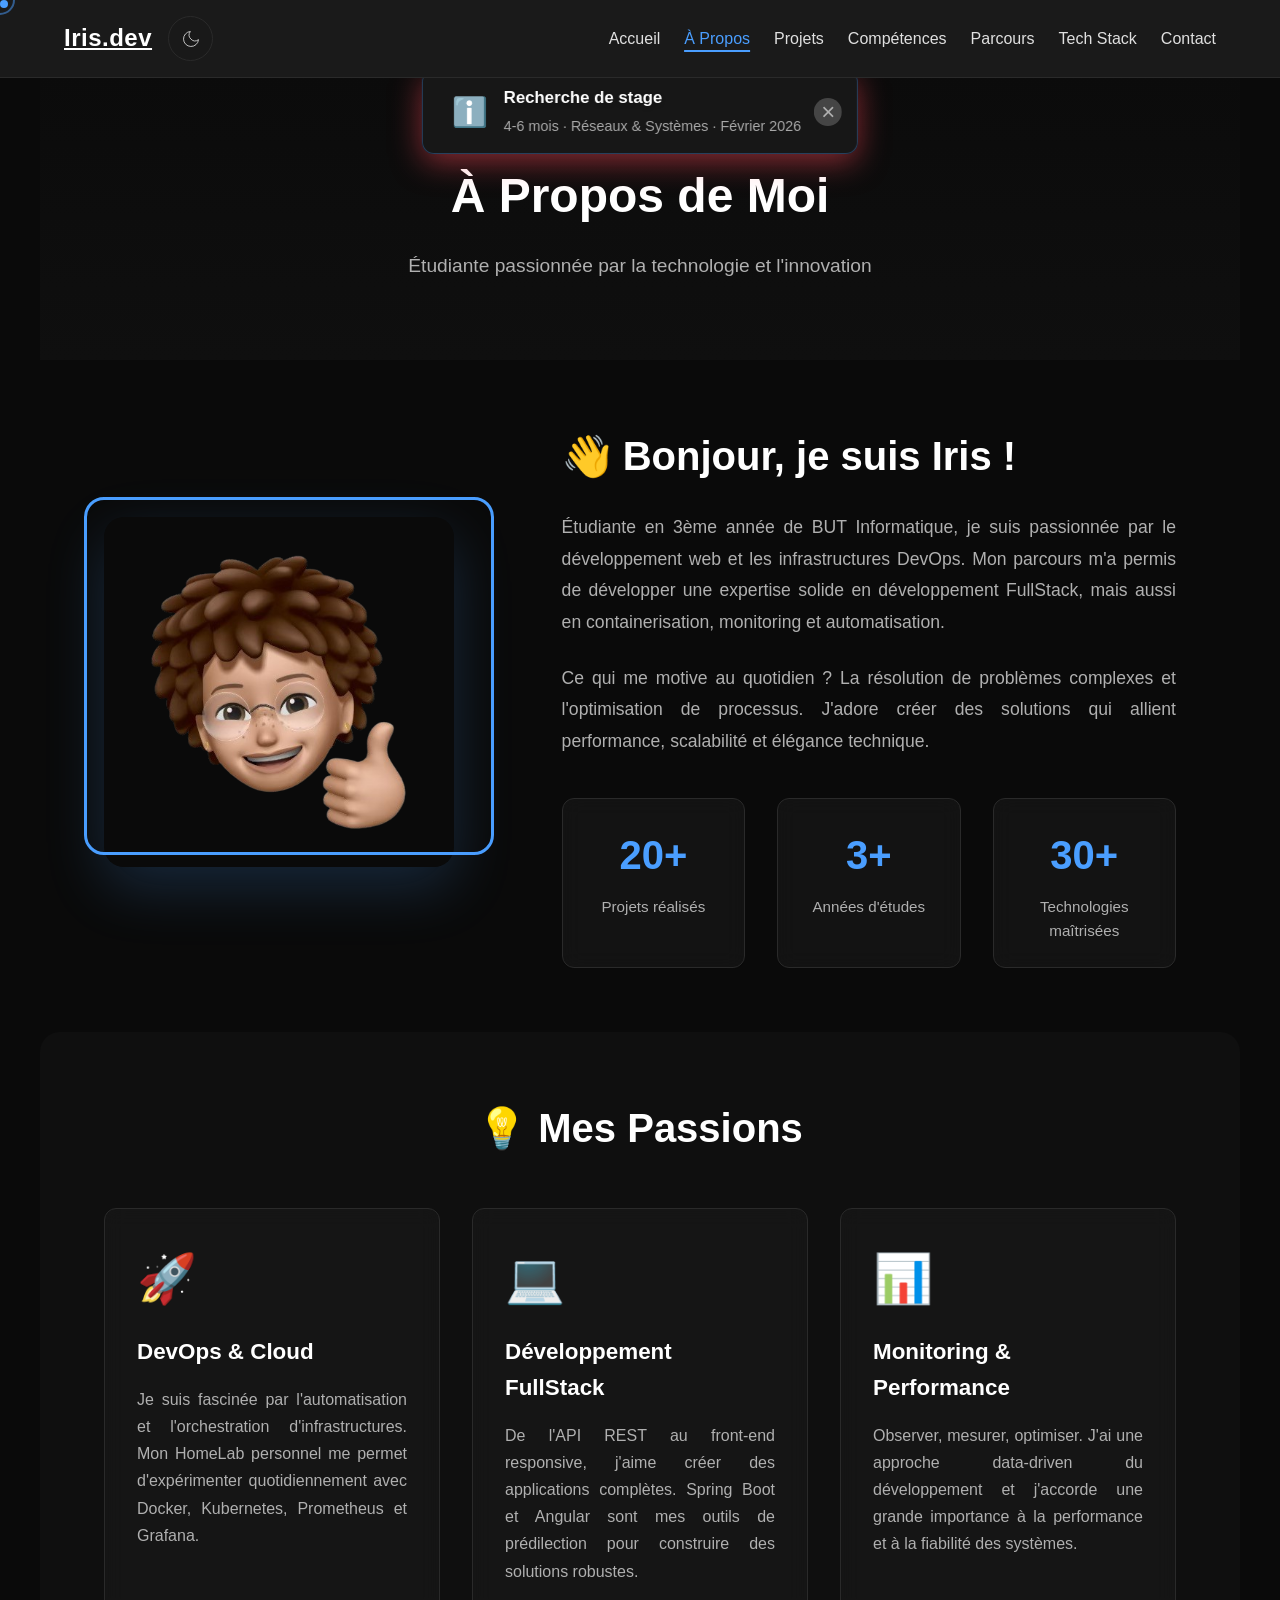
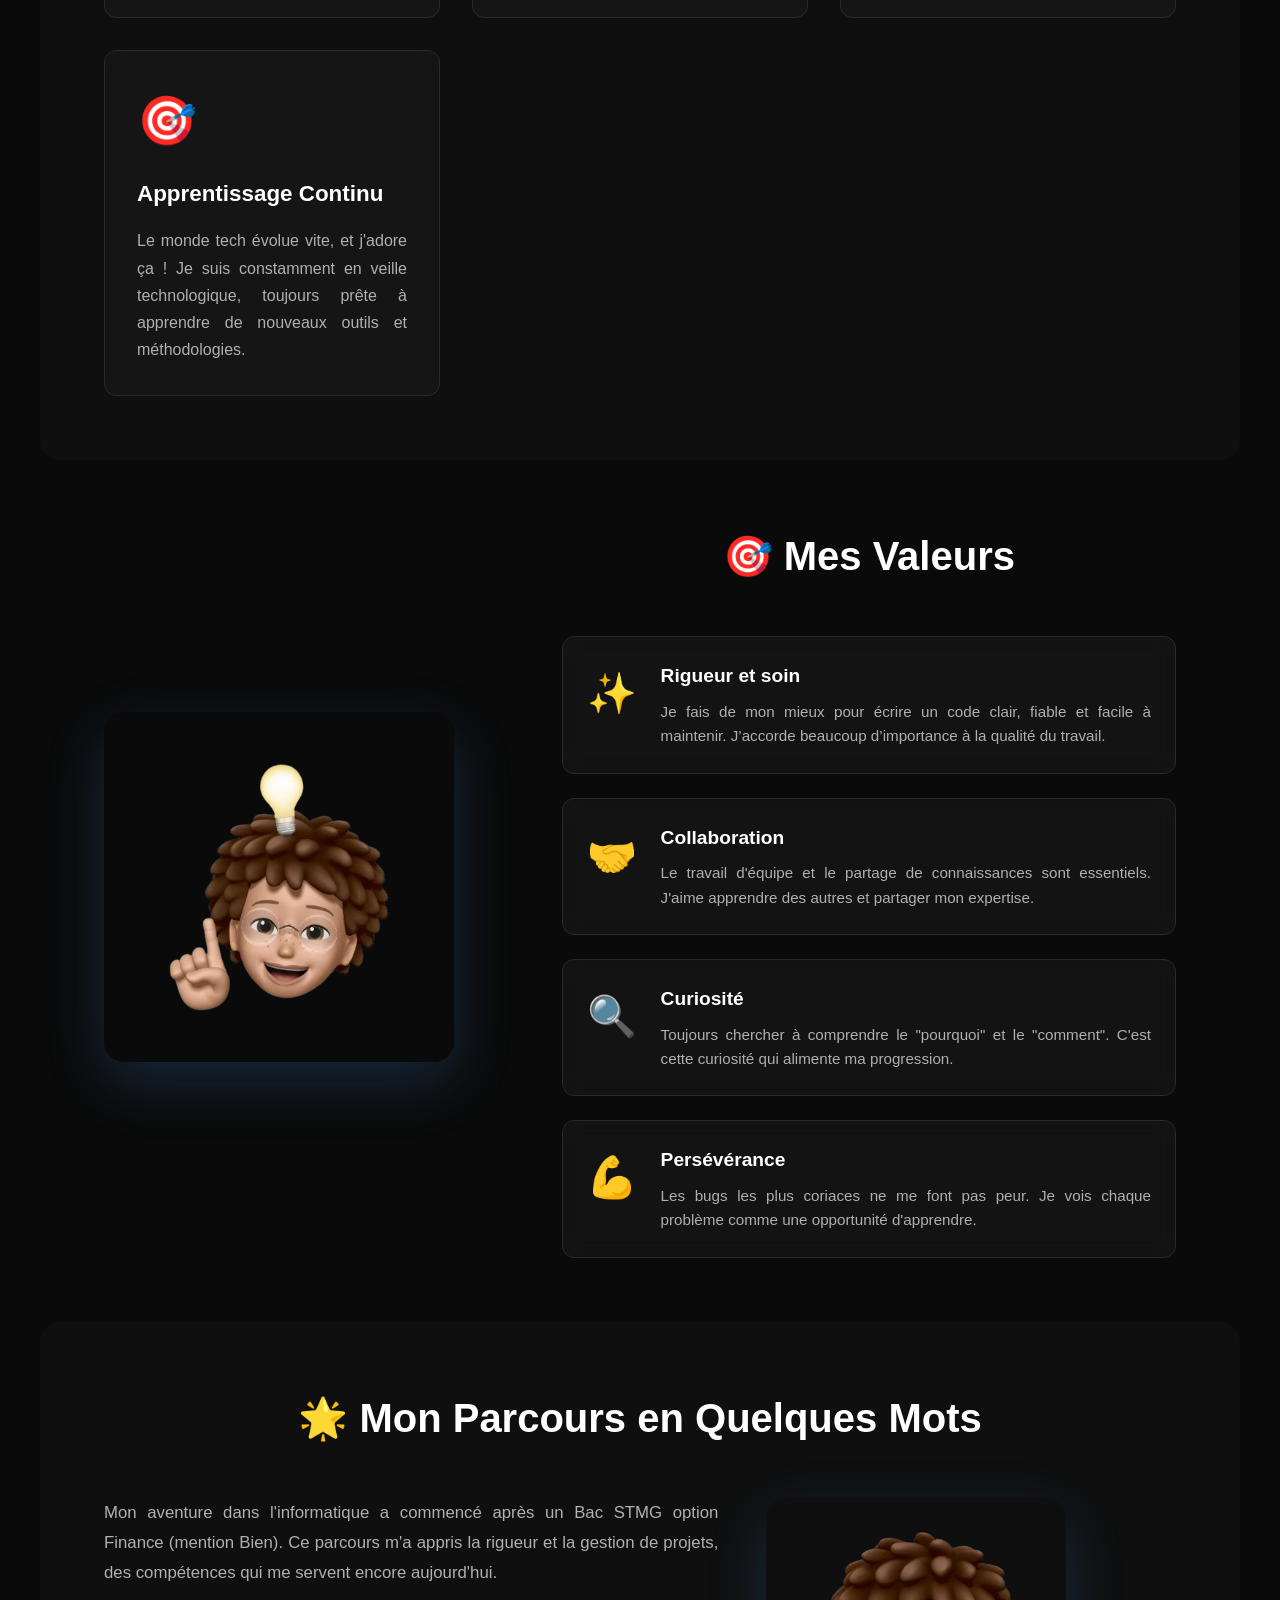
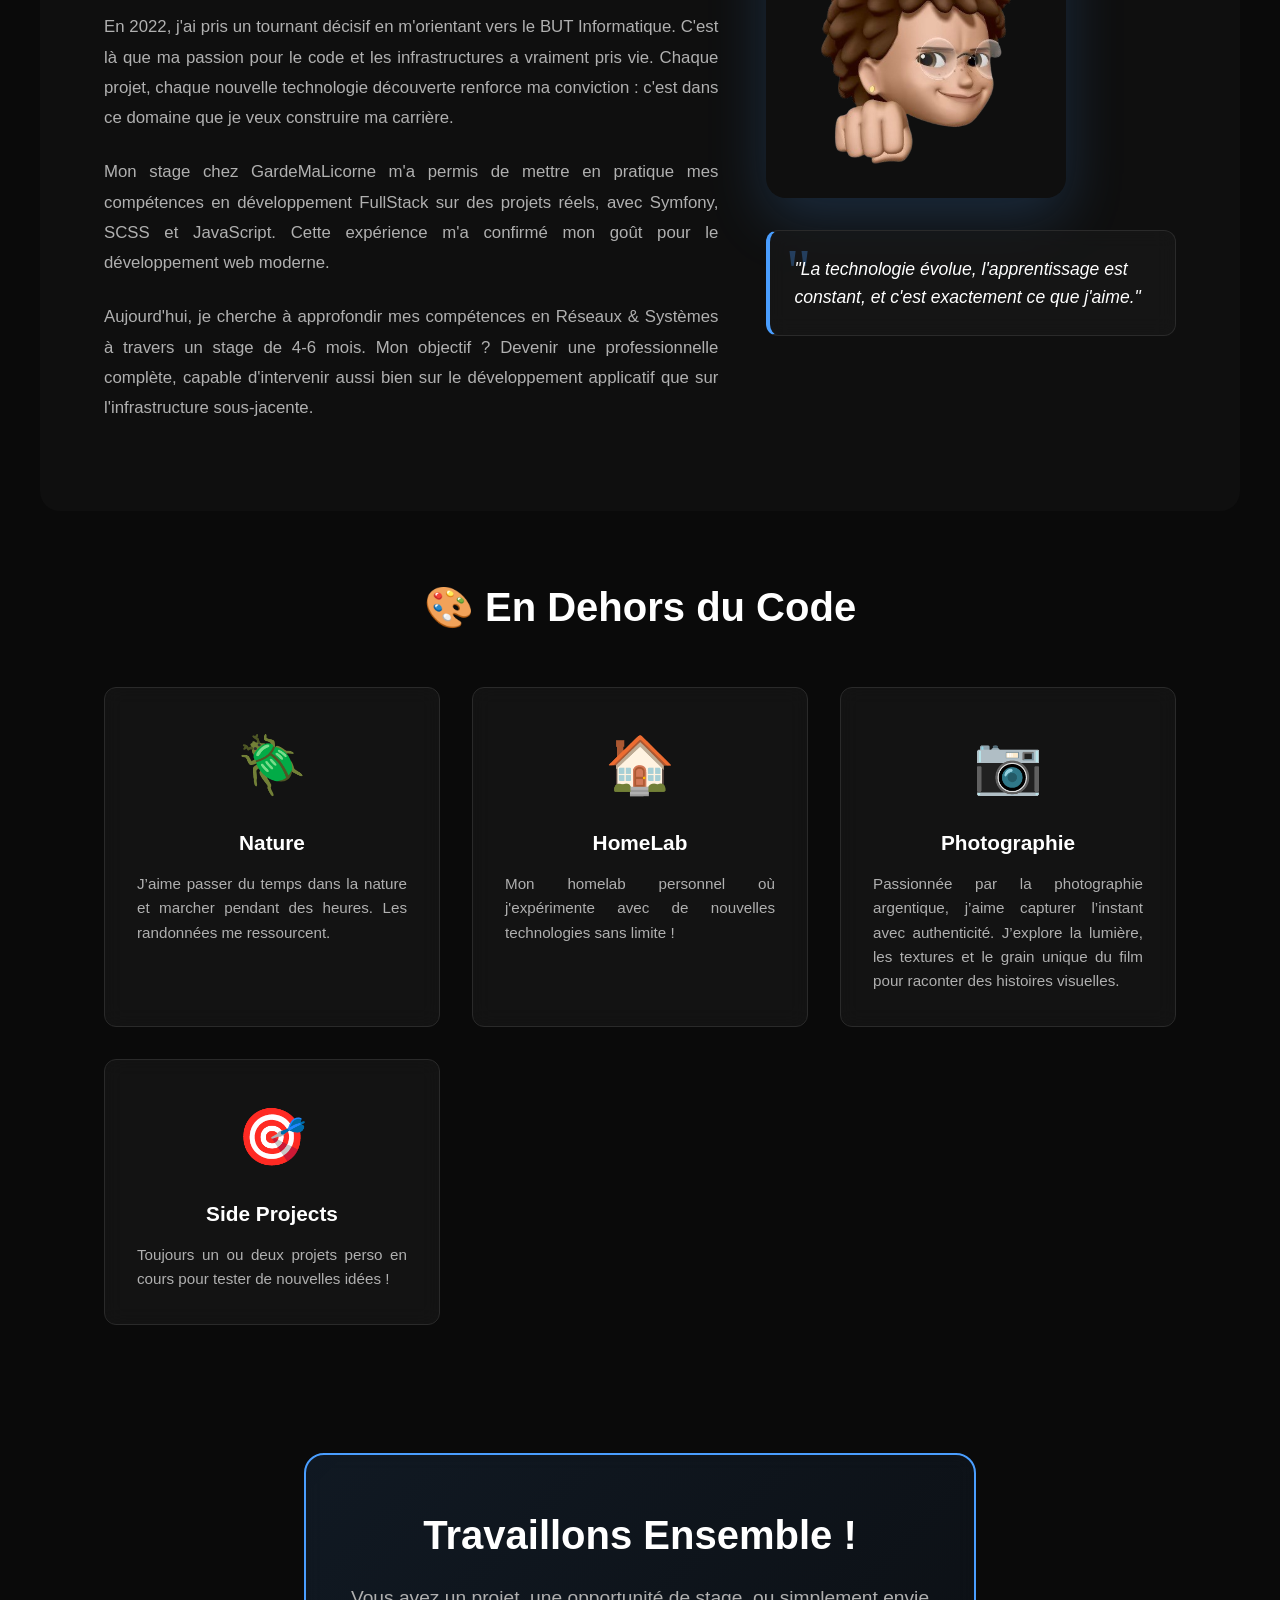
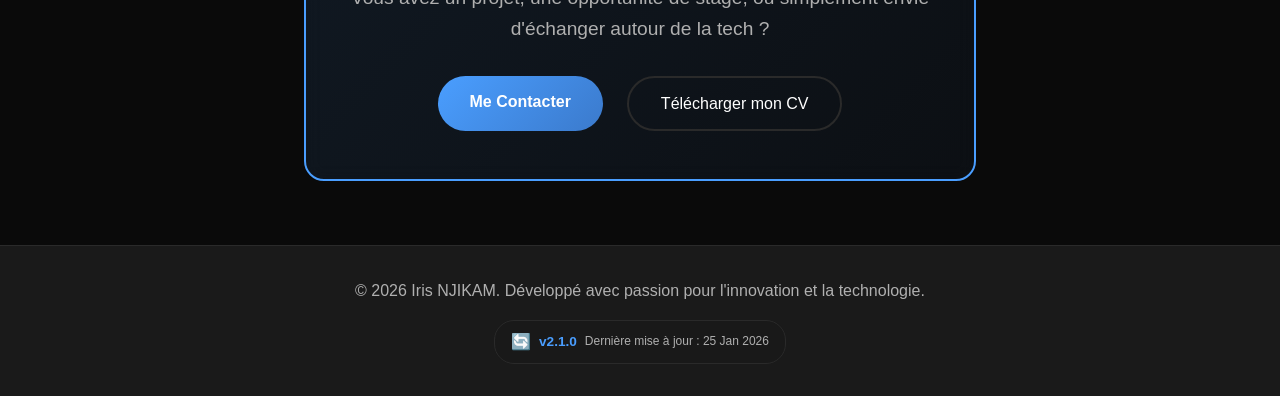
==== commit b8ee9df6: "modif CV" ====
--- a/about.html
+++ b/about.html
@@ -231,7 +231,7 @@
             <p>Vous avez un projet, une opportunité de stage, ou simplement envie d'échanger autour de la tech ?</p>
             <div class="cta-buttons">
                 <a href="contact.html" class="btn btn-primary"><span>Me Contacter</span></a>
-                <a href="doc/CV_6.pdf" download class="btn btn-secondary"><span>Télécharger mon CV</span></a>
+                <a href="doc/CV_4_6.pdf" download class="btn btn-secondary"><span>Télécharger mon CV</span></a>
             </div>
         </div>
     </section>
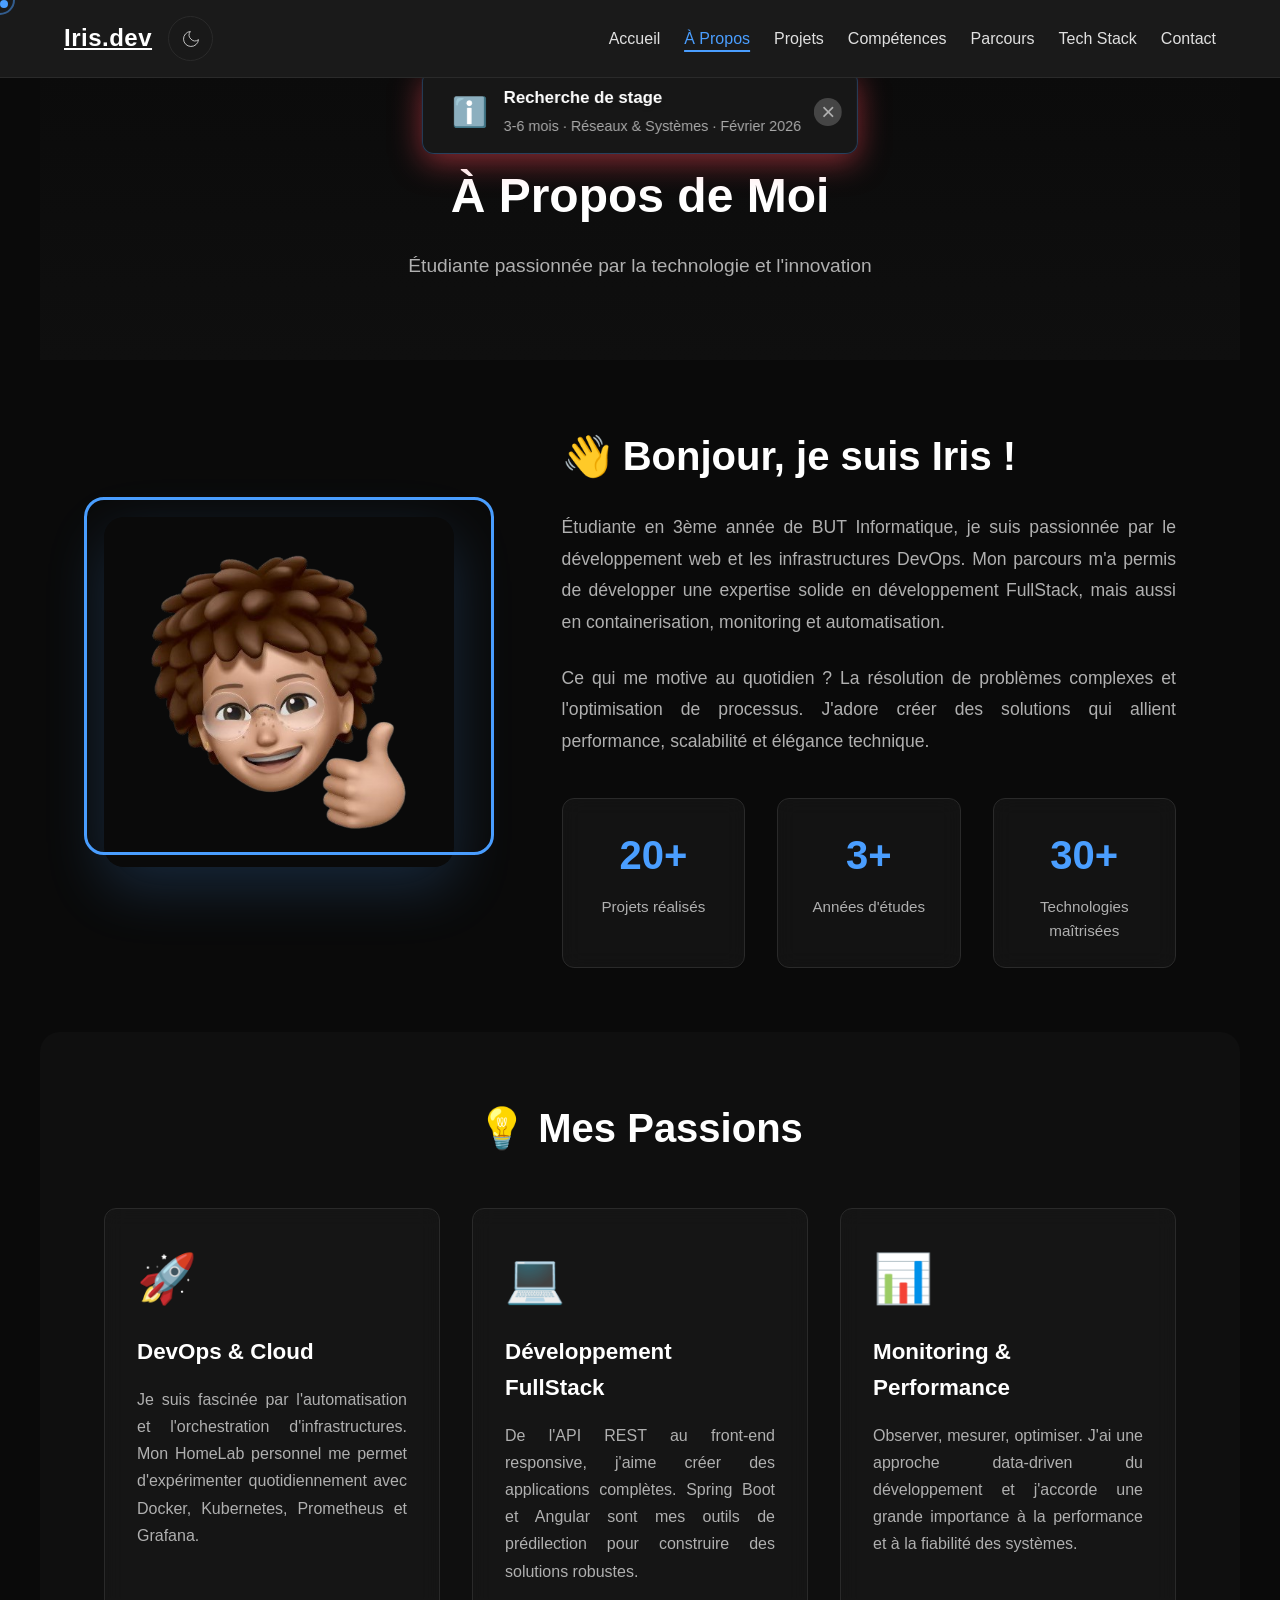
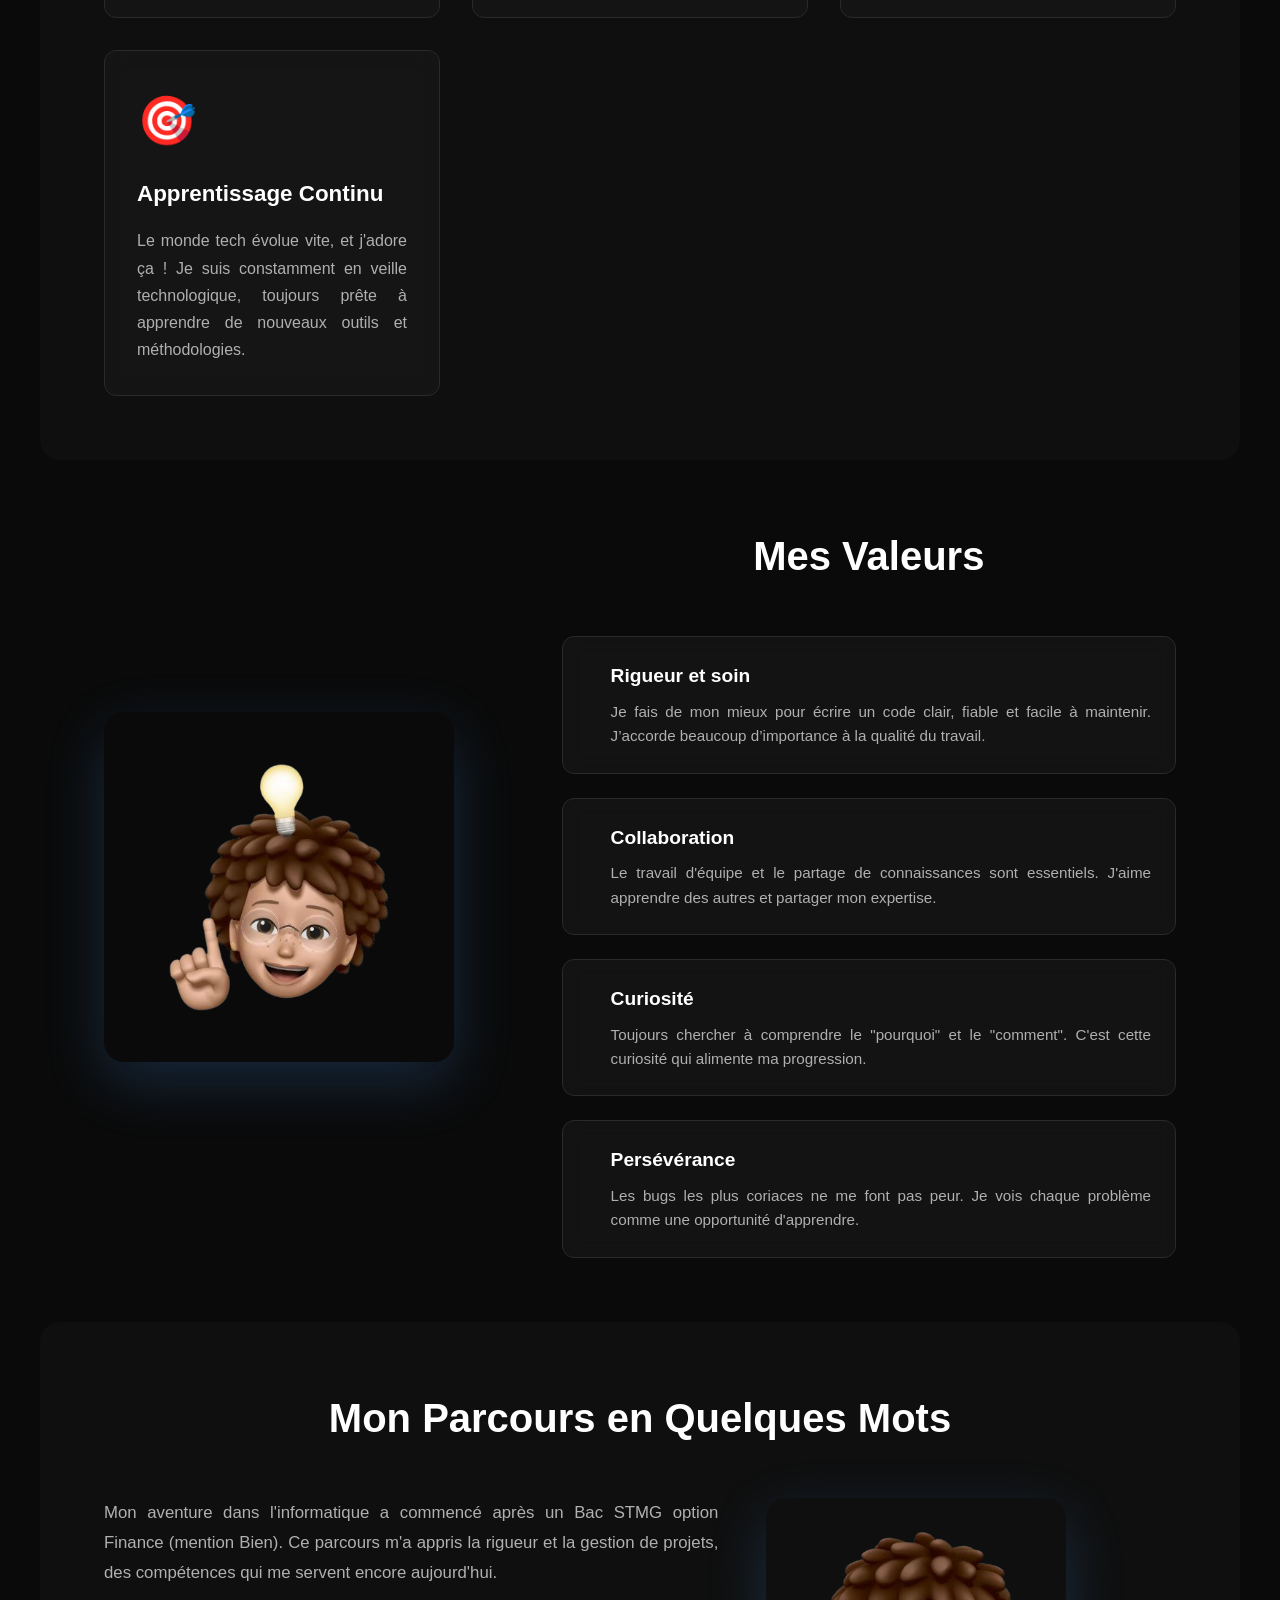
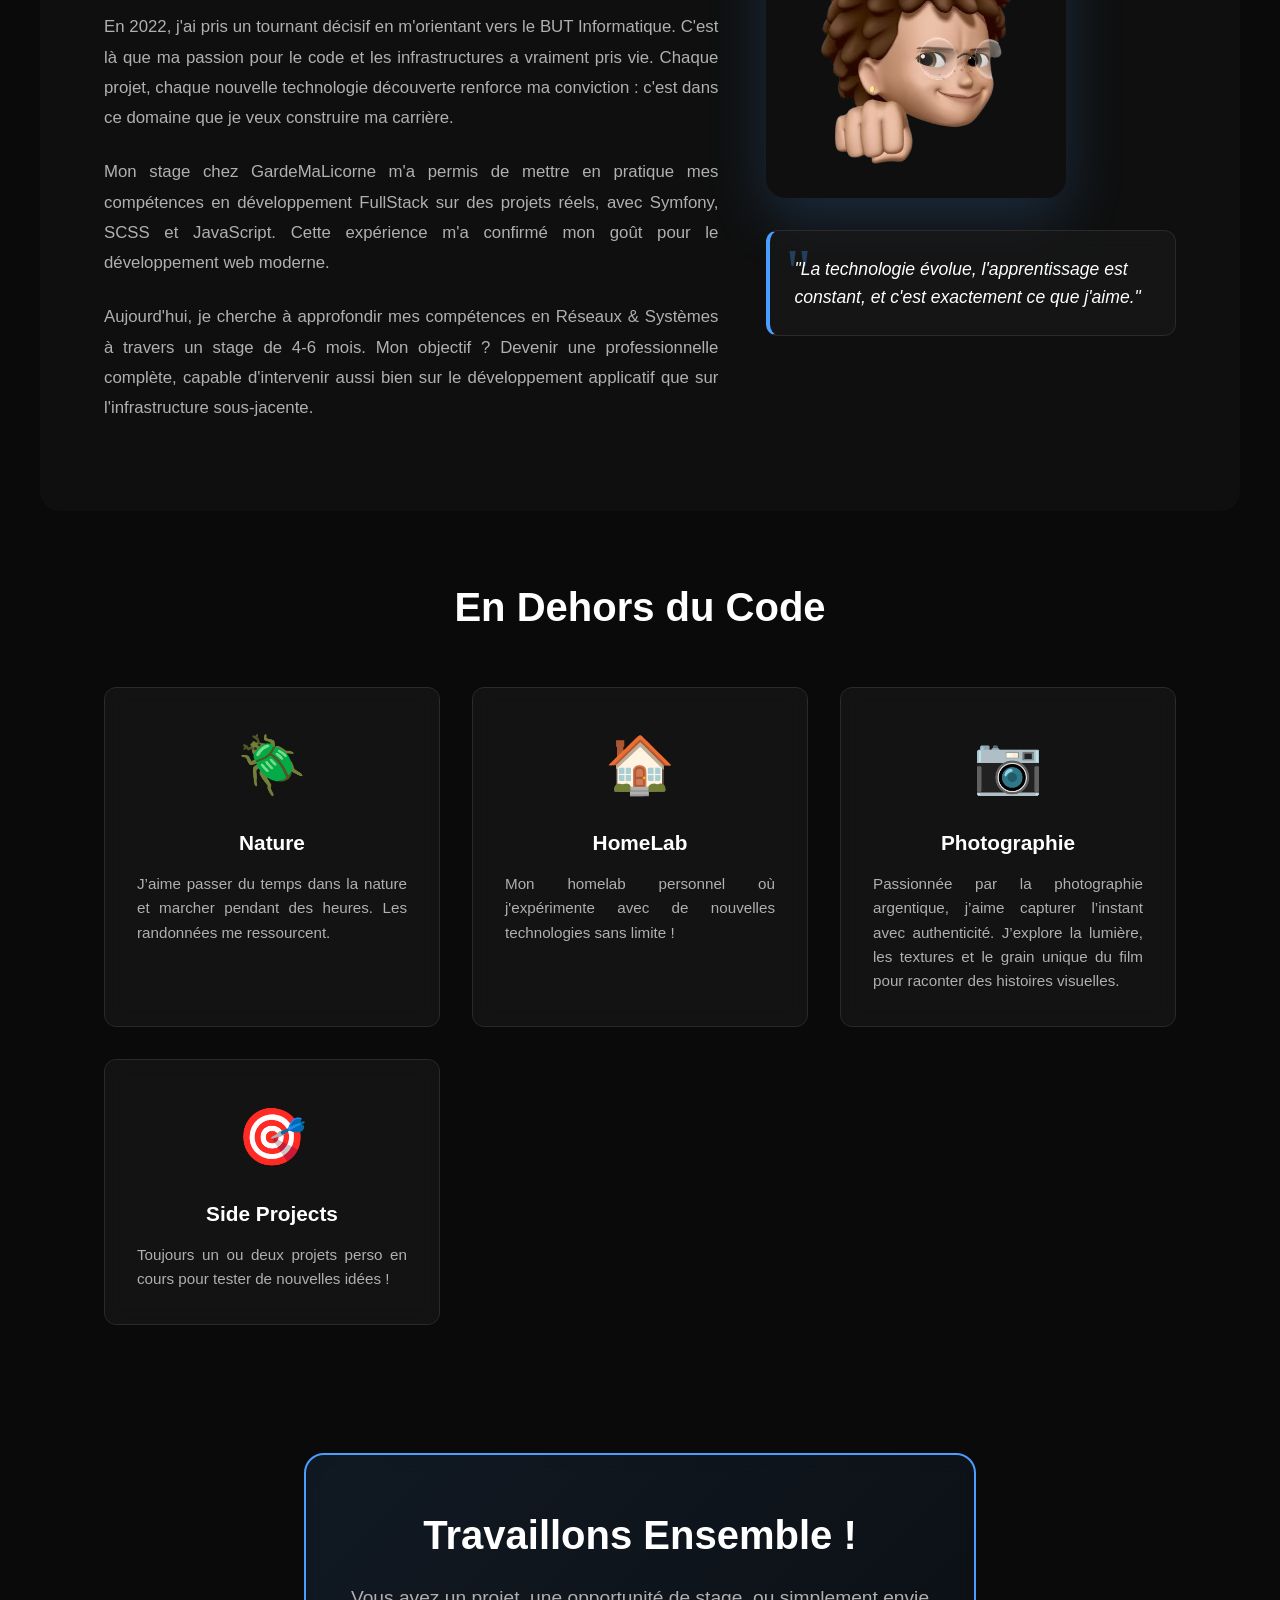
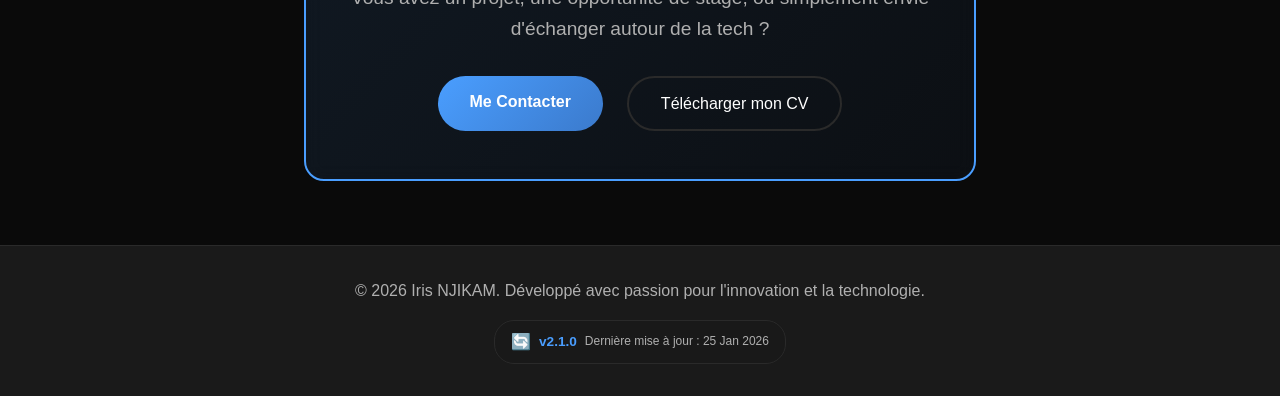
==== commit 37aa869f: "modif" ====
--- a/about.html
+++ b/about.html
@@ -68,7 +68,7 @@
             <span class="alert-icon">ℹ️</span>
             <div class="alert-text">
                 <strong>Recherche de stage</strong>
-                <p>4-6 mois · Réseaux & Systèmes · Février 2026</p>
+                <p>3-6 mois · Réseaux & Systèmes · Février 2026</p>
             </div>
         </div>
         <button class="alert-close" id="closeAlert">&times;</button>
@@ -143,31 +143,31 @@
                 <img src="img/head_5.png" alt="Iris NJIKAM - Valeurs" class="values-profile-img">
             </div>
             <div class="values-content">
-                <h2 class="section-title">🎯 Mes Valeurs</h2>
+                <h2 class="section-title">Mes Valeurs</h2>
                 <div class="values-list">
                     <div class="value-item">
-                        <div class="value-icon">✨</div>
+                        <div class="value-icon"></div>
                         <div class="value-text">
                             <h3>Rigueur et soin</h3>
                             <p>Je fais de mon mieux pour écrire un code clair, fiable et facile à maintenir. J’accorde beaucoup d’importance à la qualité du travail.</p>
                         </div>
                     </div>
                     <div class="value-item">
-                        <div class="value-icon">🤝</div>
+                        <div class="value-icon"></div>
                         <div class="value-text">
                             <h3>Collaboration</h3>
                             <p>Le travail d'équipe et le partage de connaissances sont essentiels. J'aime apprendre des autres et partager mon expertise.</p>
                         </div>
                     </div>
                     <div class="value-item">
-                        <div class="value-icon">🔍</div>
+                        <div class="value-icon"></div>
                         <div class="value-text">
                             <h3>Curiosité</h3>
                             <p>Toujours chercher à comprendre le "pourquoi" et le "comment". C'est cette curiosité qui alimente ma progression.</p>
                         </div>
                     </div>
                     <div class="value-item">
-                        <div class="value-icon">💪</div>
+                        <div class="value-icon"></div>
                         <div class="value-text">
                             <h3>Persévérance</h3>
                             <p>Les bugs les plus coriaces ne me font pas peur. Je vois chaque problème comme une opportunité d'apprendre.</p>
@@ -180,7 +180,7 @@
 
     <!-- Journey Section -->
     <section class="about-journey-section">
-        <h2 class="section-title">🌟 Mon Parcours en Quelques Mots</h2>
+        <h2 class="section-title">Mon Parcours en Quelques Mots</h2>
         <div class="journey-content">
             <div class="journey-text">
                 <p>Mon aventure dans l'informatique a commencé après un Bac STMG option Finance (mention Bien). Ce parcours m'a appris la rigueur et la gestion de projets, des compétences qui me servent encore aujourd'hui.</p>
@@ -199,7 +199,7 @@
 
     <!-- Hobbies Section -->
     <section class="about-hobbies-section">
-        <h2 class="section-title">🎨 En Dehors du Code</h2>
+        <h2 class="section-title">En Dehors du Code</h2>
         <div class="hobbies-grid">
             <div class="hobby-card">
                 <div class="hobby-emoji">🪲</div>
@@ -231,7 +231,7 @@
             <p>Vous avez un projet, une opportunité de stage, ou simplement envie d'échanger autour de la tech ?</p>
             <div class="cta-buttons">
                 <a href="contact.html" class="btn btn-primary"><span>Me Contacter</span></a>
-                <a href="doc/CV_4_6.pdf" download class="btn btn-secondary"><span>Télécharger mon CV</span></a>
+                <a href="doc/CV_3_6.pdf" download class="btn btn-secondary"><span>Télécharger mon CV</span></a>
             </div>
         </div>
     </section>
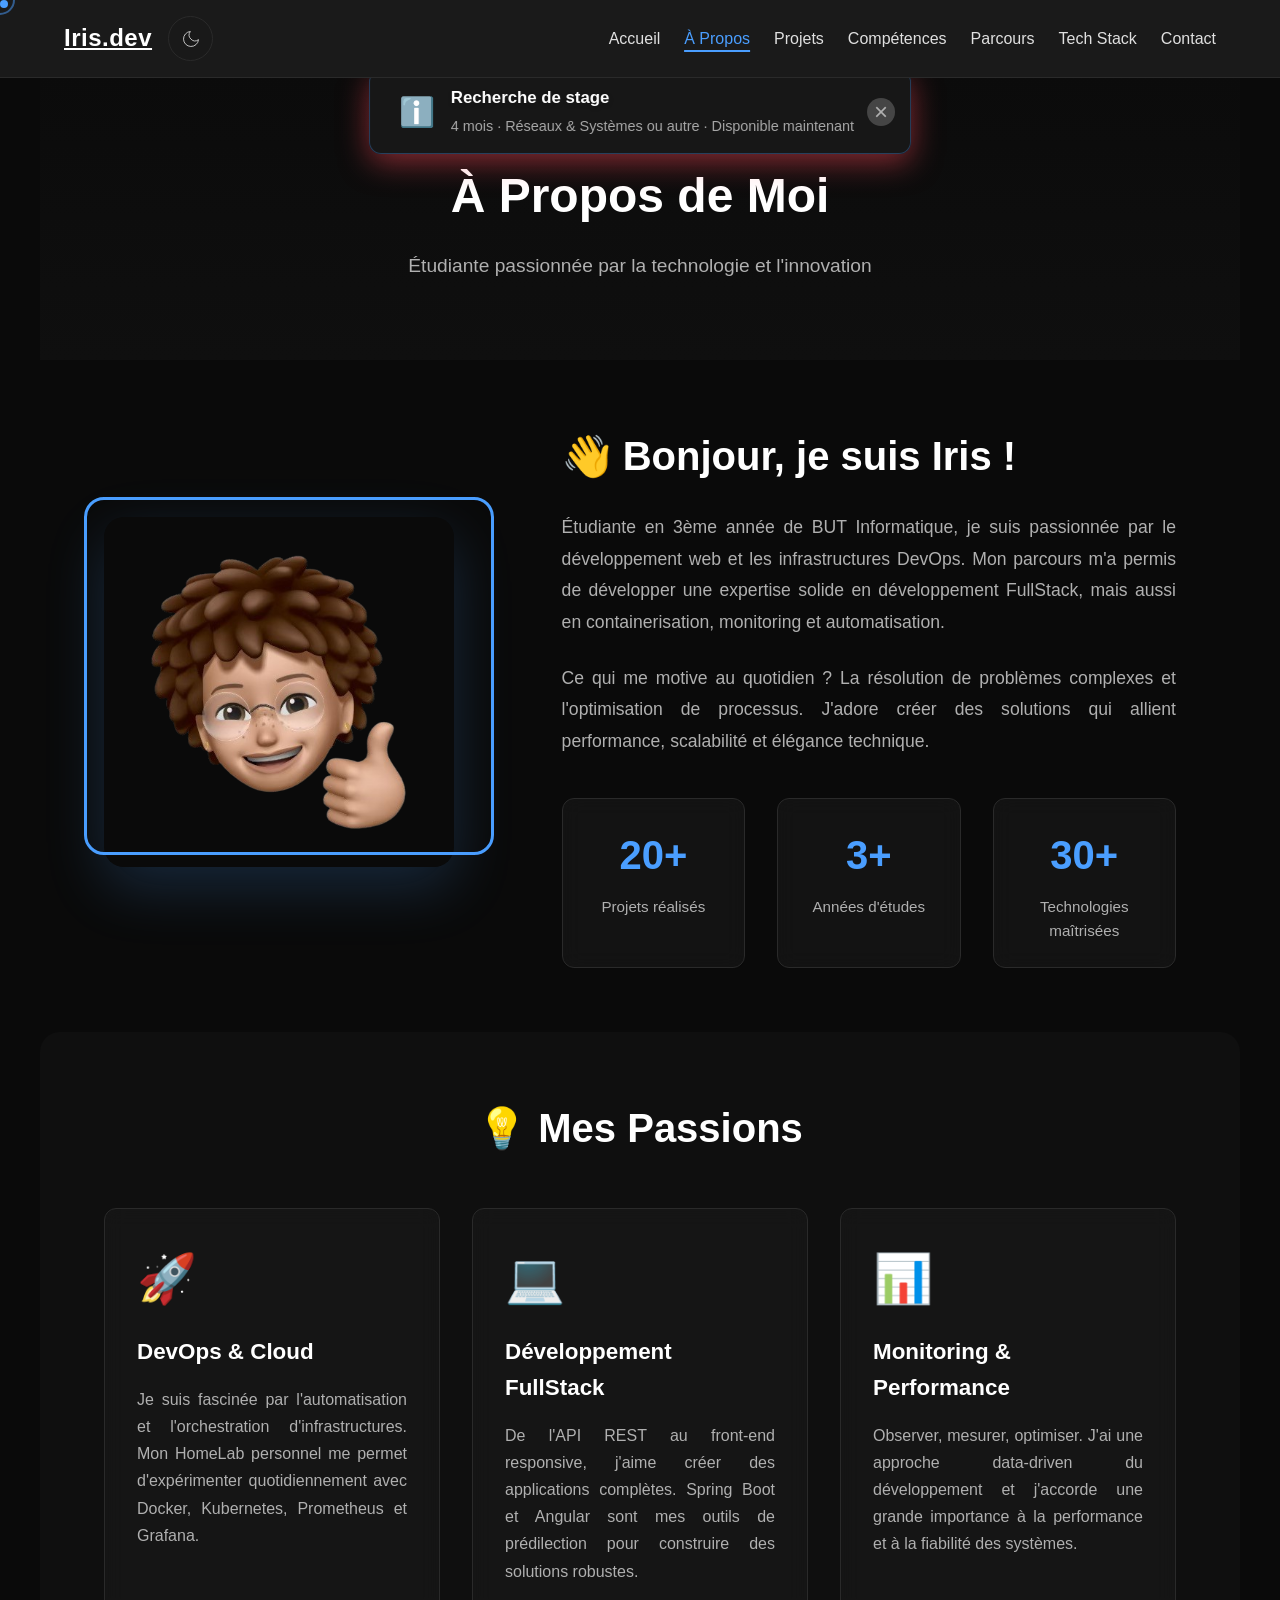
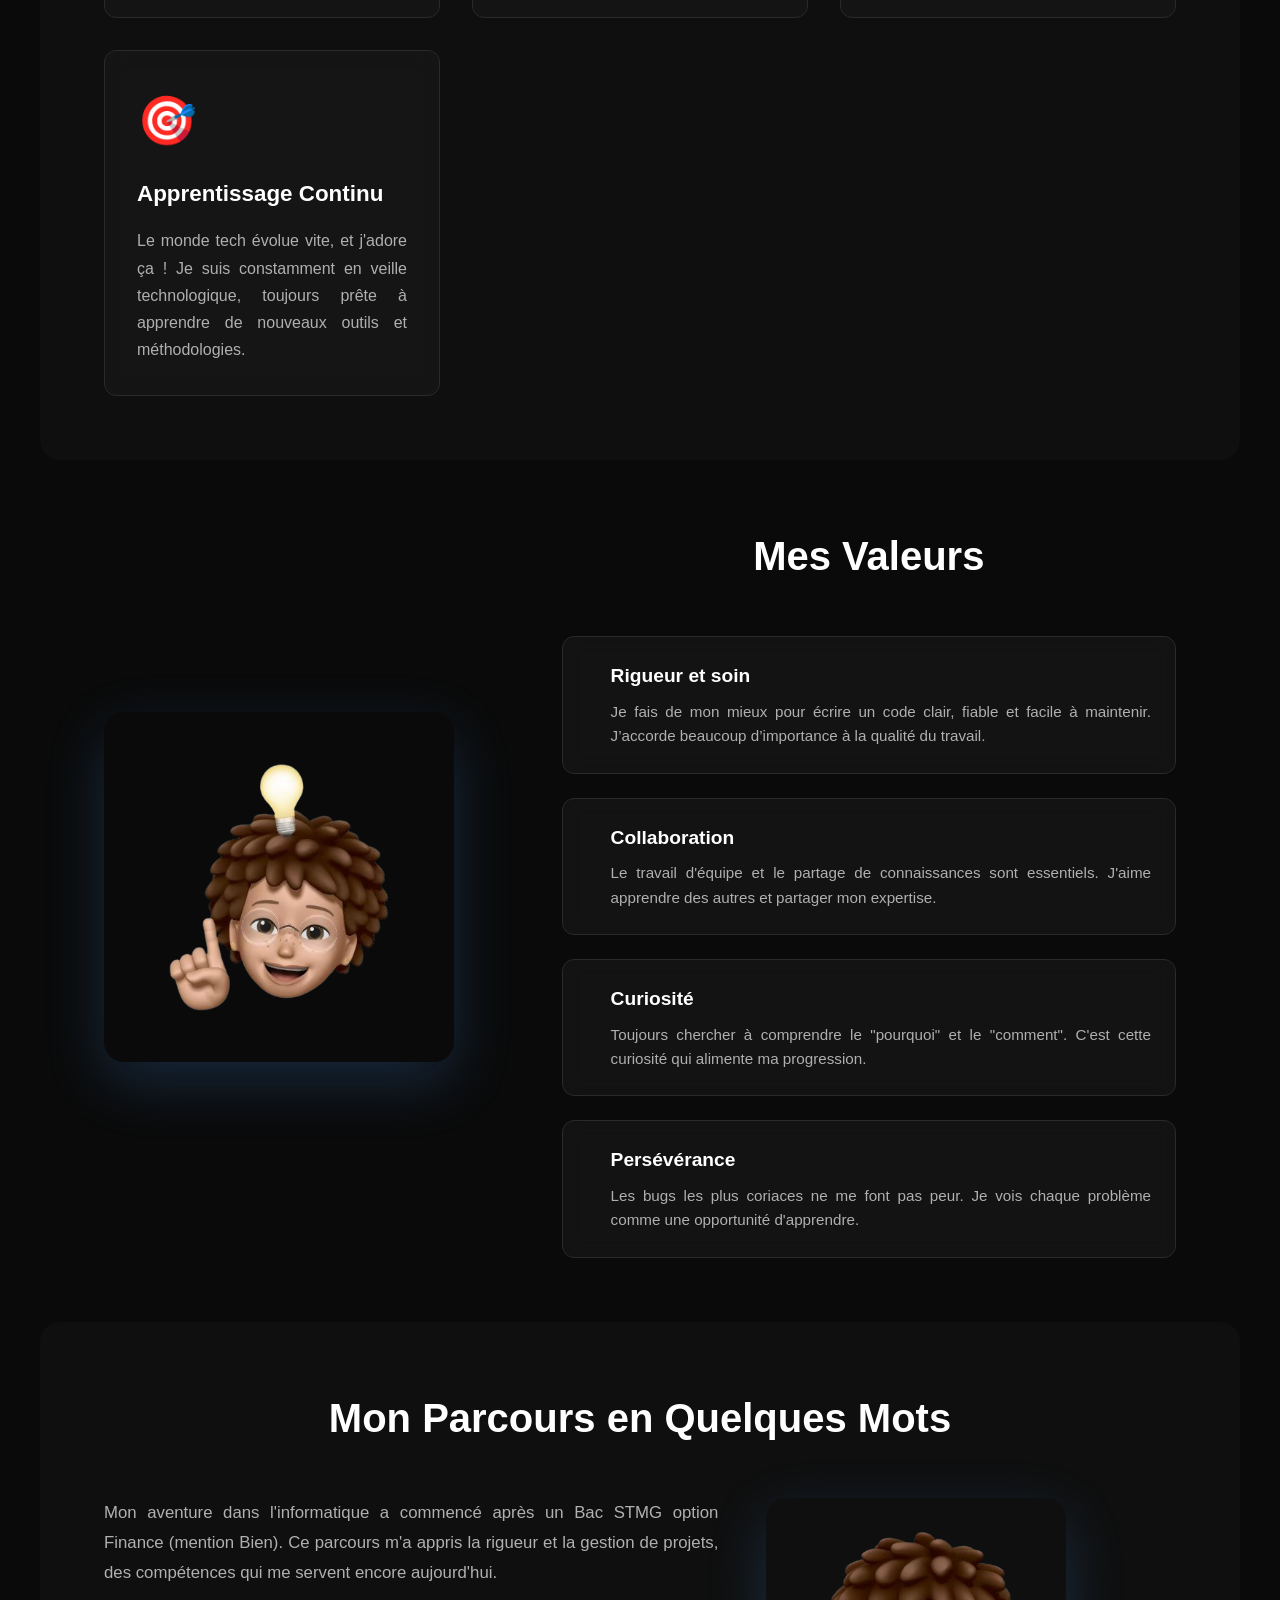
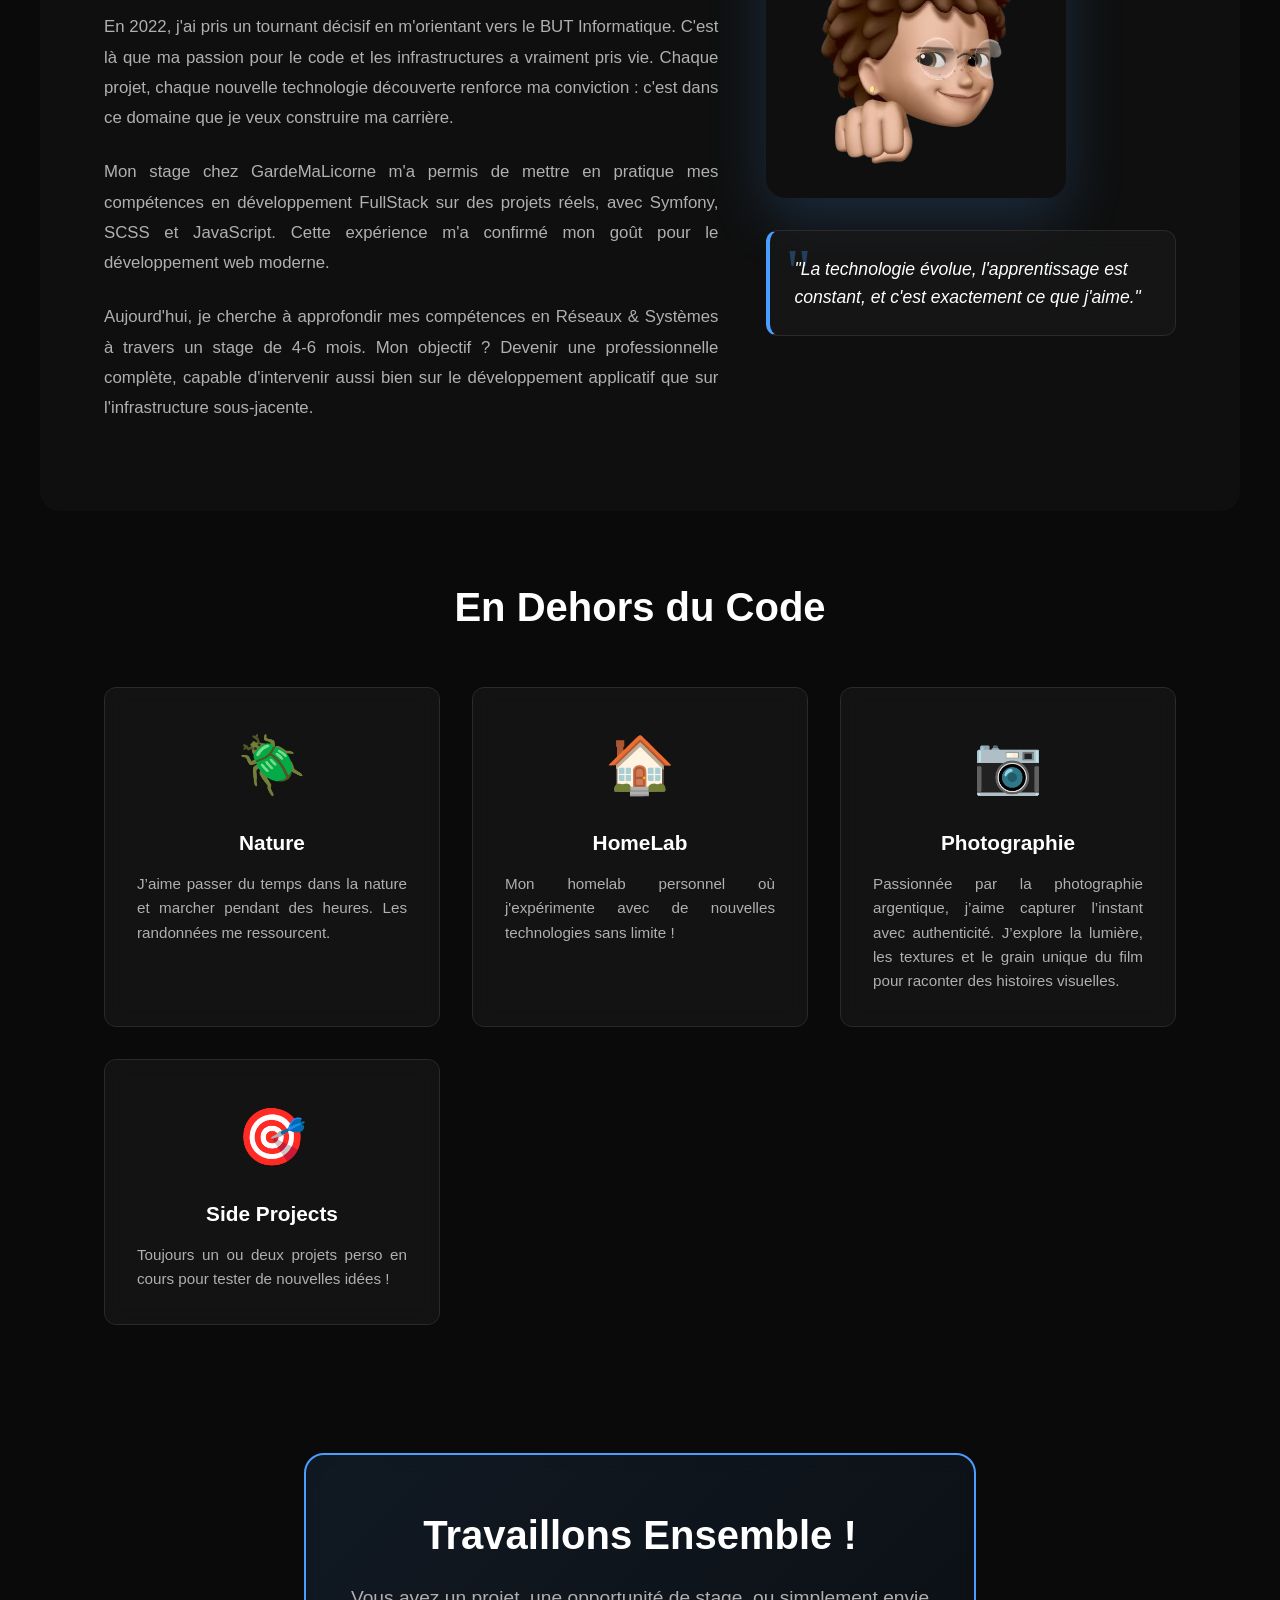
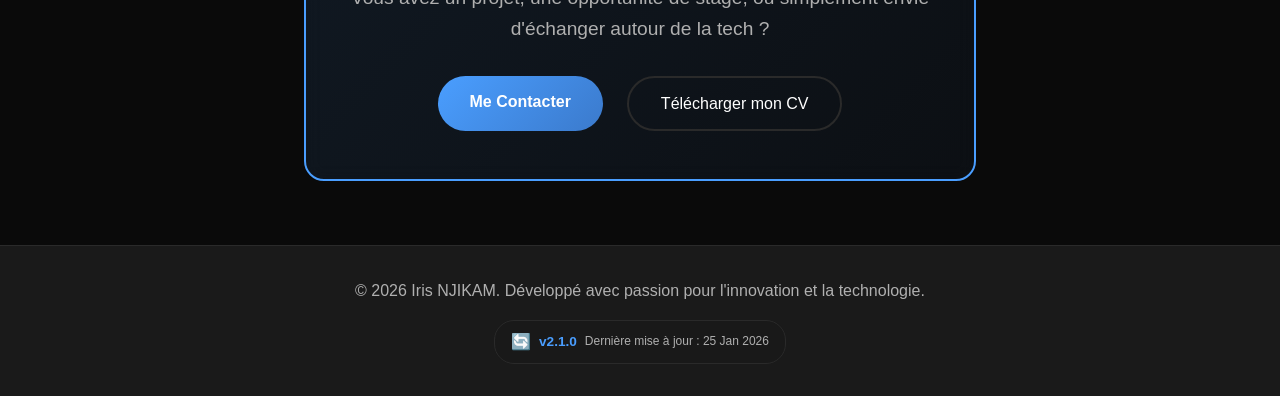
==== commit d0d99493: "modifs" ====
--- a/about.html
+++ b/about.html
@@ -68,7 +68,7 @@
             <span class="alert-icon">ℹ️</span>
             <div class="alert-text">
                 <strong>Recherche de stage</strong>
-                <p>3-6 mois · Réseaux & Systèmes · Février 2026</p>
+                <p>4 mois · Réseaux & Systèmes ou autre · Disponible maintenant</p>
             </div>
         </div>
         <button class="alert-close" id="closeAlert">&times;</button>
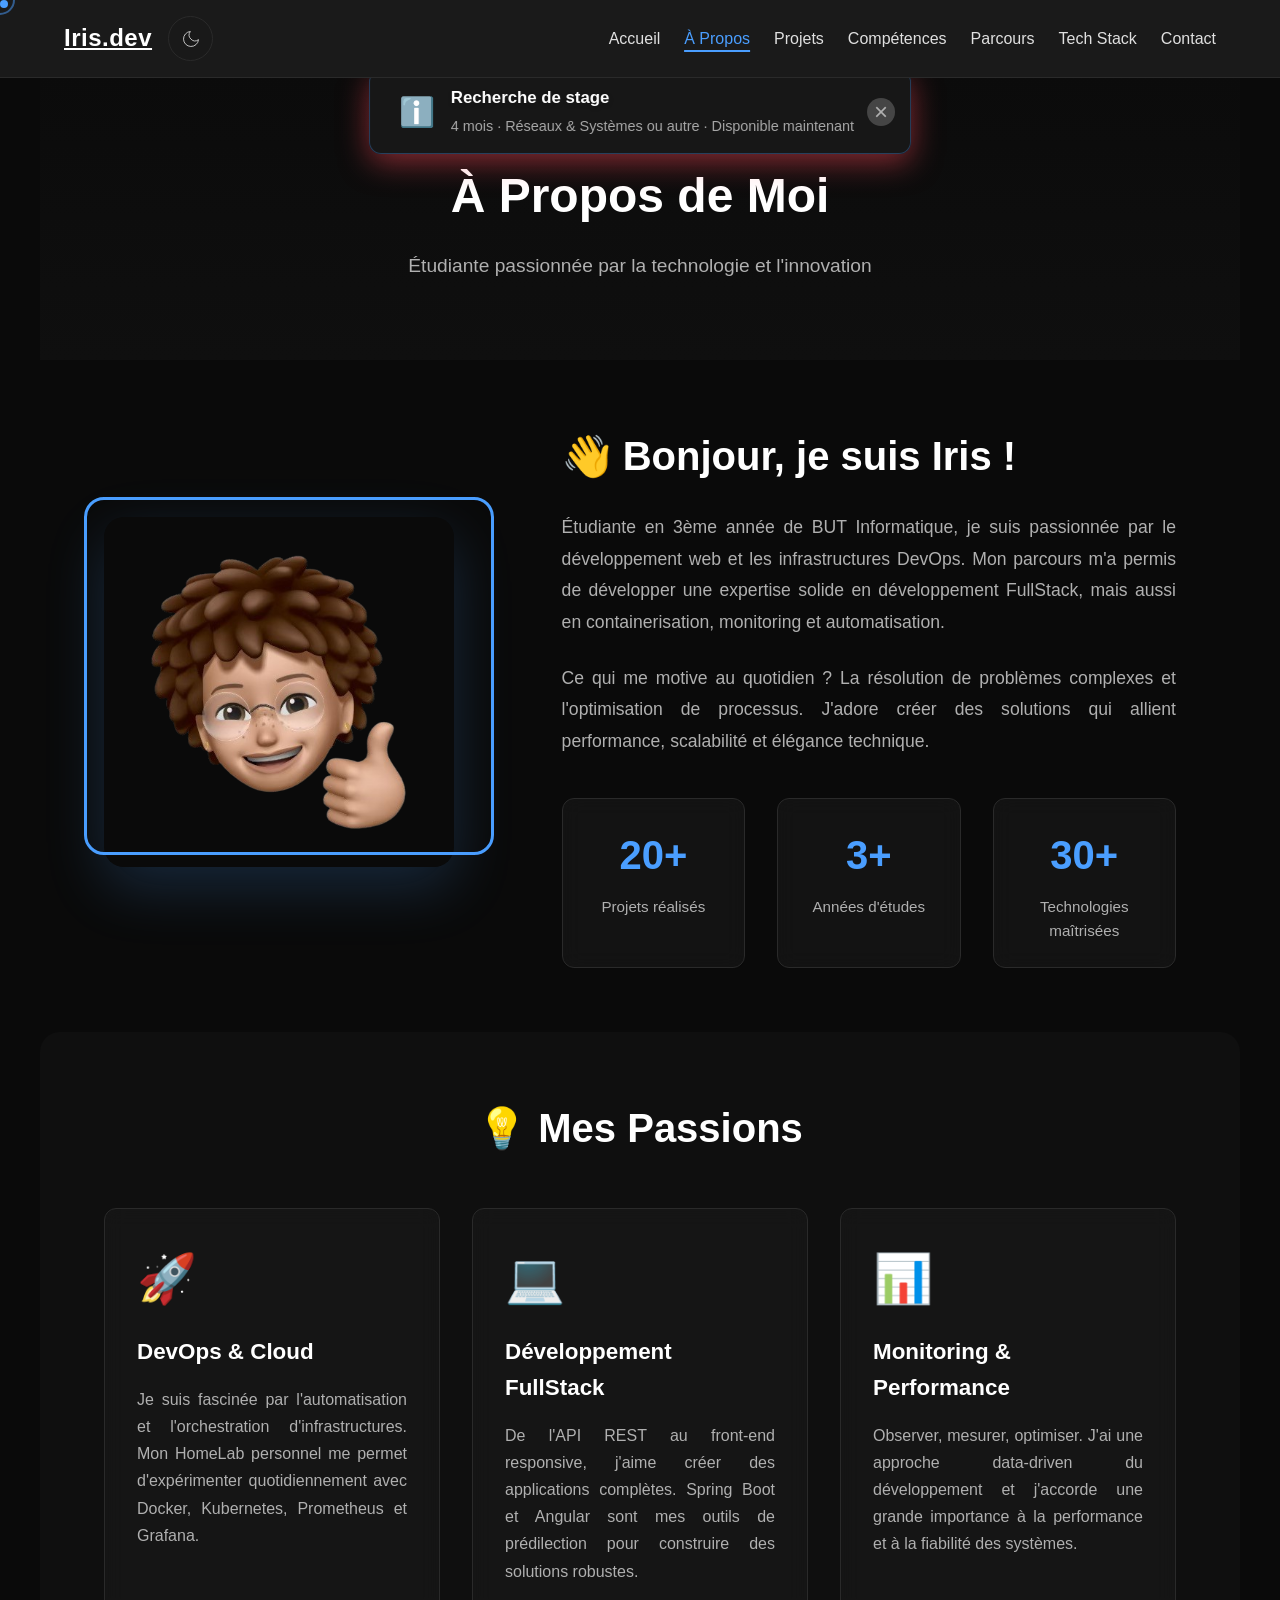
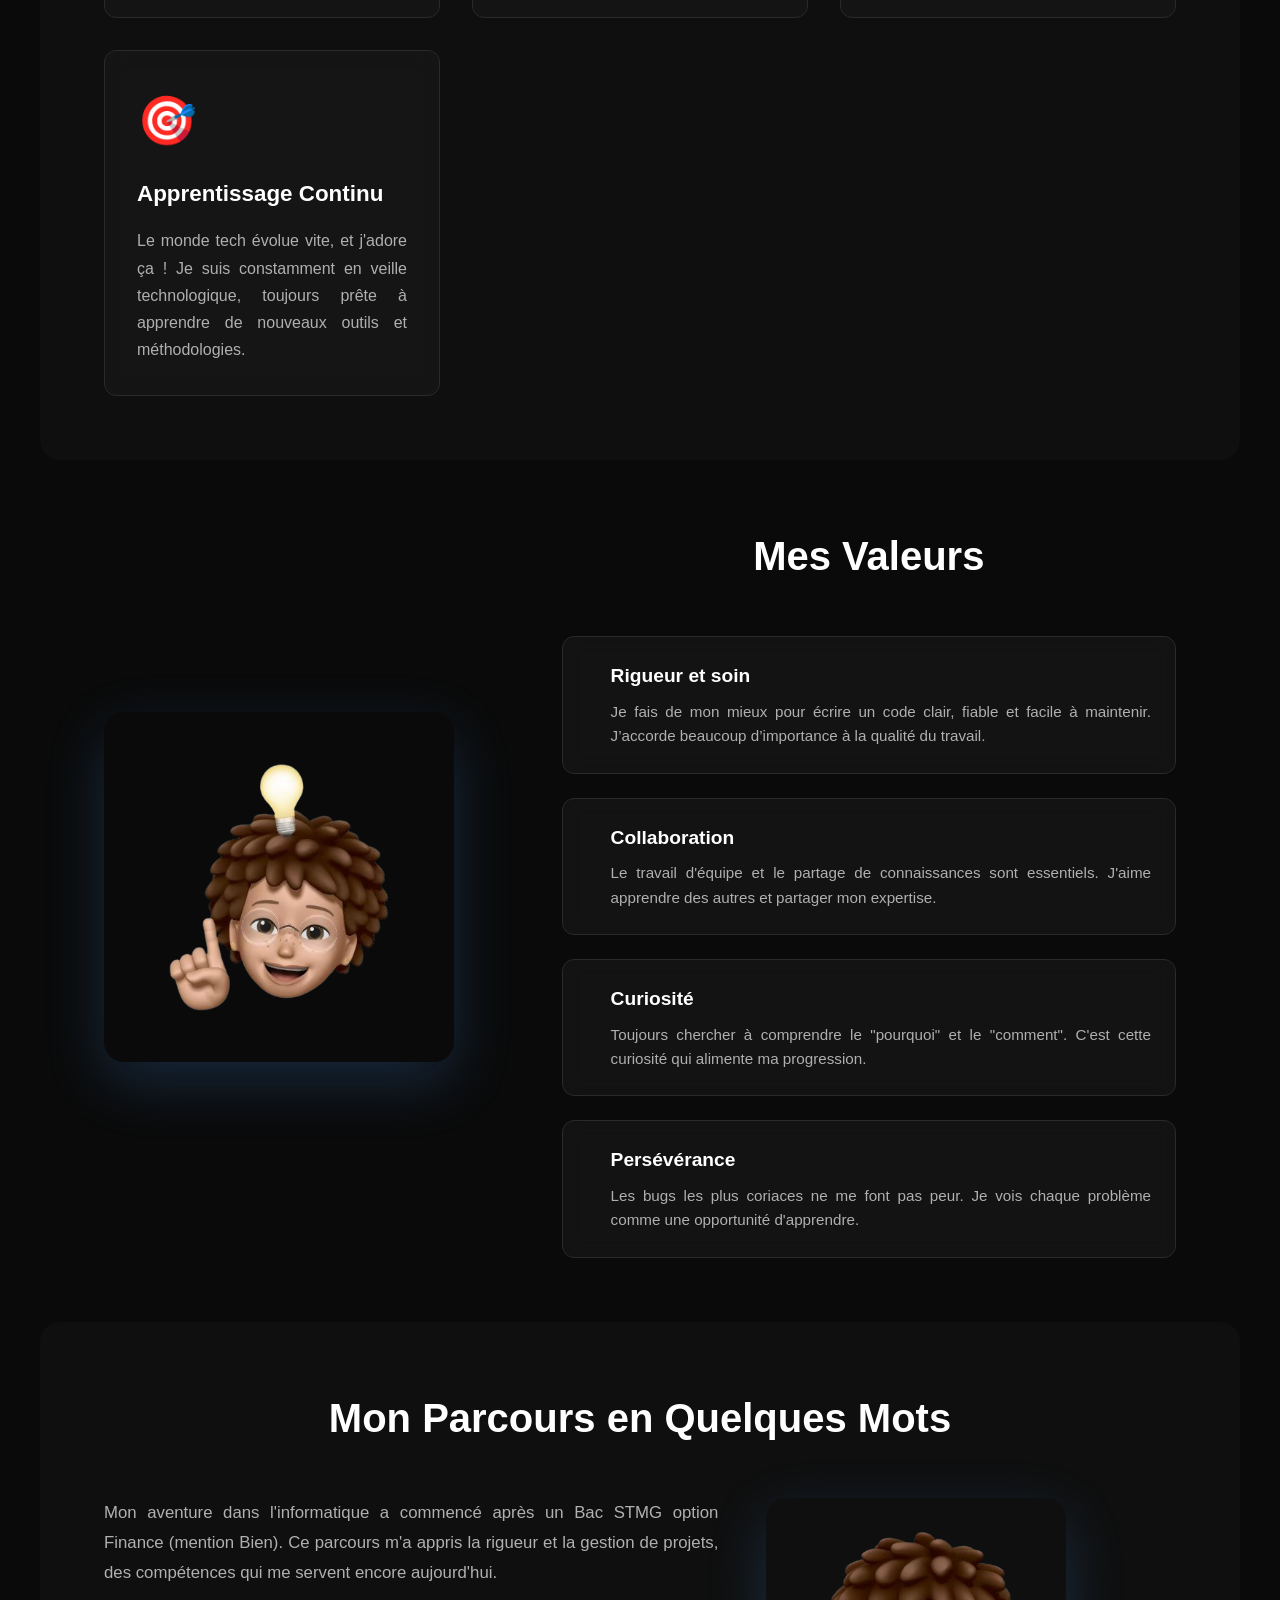
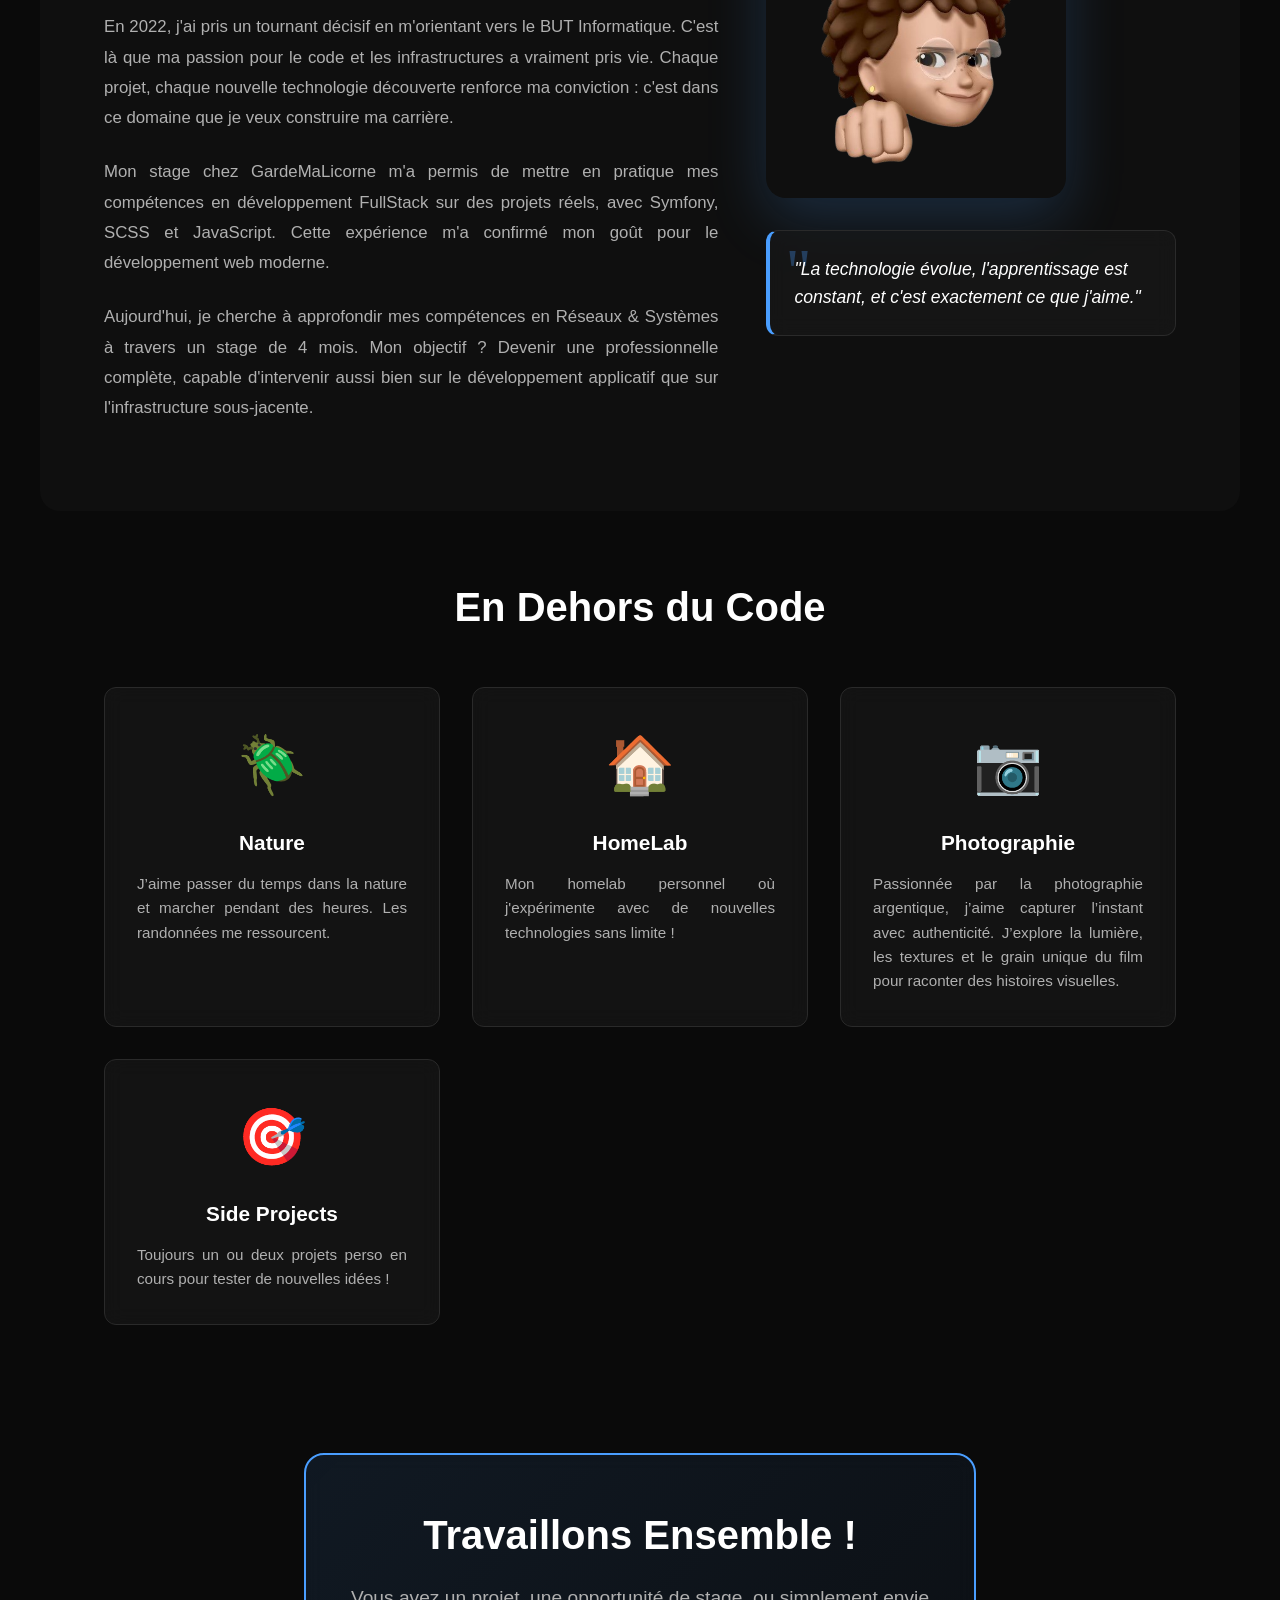
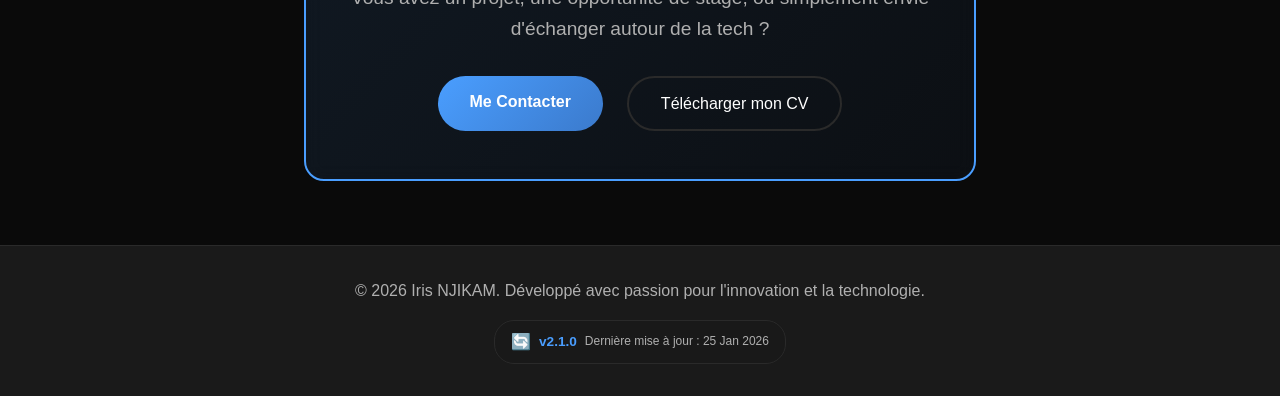
==== commit c0176ba5: "modifs" ====
--- a/about.html
+++ b/about.html
@@ -186,7 +186,7 @@
                 <p>Mon aventure dans l'informatique a commencé après un Bac STMG option Finance (mention Bien). Ce parcours m'a appris la rigueur et la gestion de projets, des compétences qui me servent encore aujourd'hui.</p>
                 <p>En 2022, j'ai pris un tournant décisif en m'orientant vers le BUT Informatique. C'est là que ma passion pour le code et les infrastructures a vraiment pris vie. Chaque projet, chaque nouvelle technologie découverte renforce ma conviction : c'est dans ce domaine que je veux construire ma carrière.</p>
                 <p>Mon stage chez GardeMaLicorne m'a permis de mettre en pratique mes compétences en développement FullStack sur des projets réels, avec Symfony, SCSS et JavaScript. Cette expérience m'a confirmé mon goût pour le développement web moderne.</p>
-                <p>Aujourd'hui, je cherche à approfondir mes compétences en Réseaux & Systèmes à travers un stage de 4-6 mois. Mon objectif ? Devenir une professionnelle complète, capable d'intervenir aussi bien sur le développement applicatif que sur l'infrastructure sous-jacente.</p>
+                <p>Aujourd'hui, je cherche à approfondir mes compétences en Réseaux & Systèmes à travers un stage de 4 mois. Mon objectif ? Devenir une professionnelle complète, capable d'intervenir aussi bien sur le développement applicatif que sur l'infrastructure sous-jacente.</p>
             </div>
             <div class="journey-image">
                 <img src="img/head_4.png" alt="Iris NJIKAM - Parcours" class="journey-profile-img">
@@ -231,7 +231,7 @@
             <p>Vous avez un projet, une opportunité de stage, ou simplement envie d'échanger autour de la tech ?</p>
             <div class="cta-buttons">
                 <a href="contact.html" class="btn btn-primary"><span>Me Contacter</span></a>
-                <a href="doc/CV_3_6.pdf" download class="btn btn-secondary"><span>Télécharger mon CV</span></a>
+                <a href="doc/Iris-CvStage.pdf" download class="btn btn-secondary"><span>Télécharger mon CV</span></a>
             </div>
         </div>
     </section>
